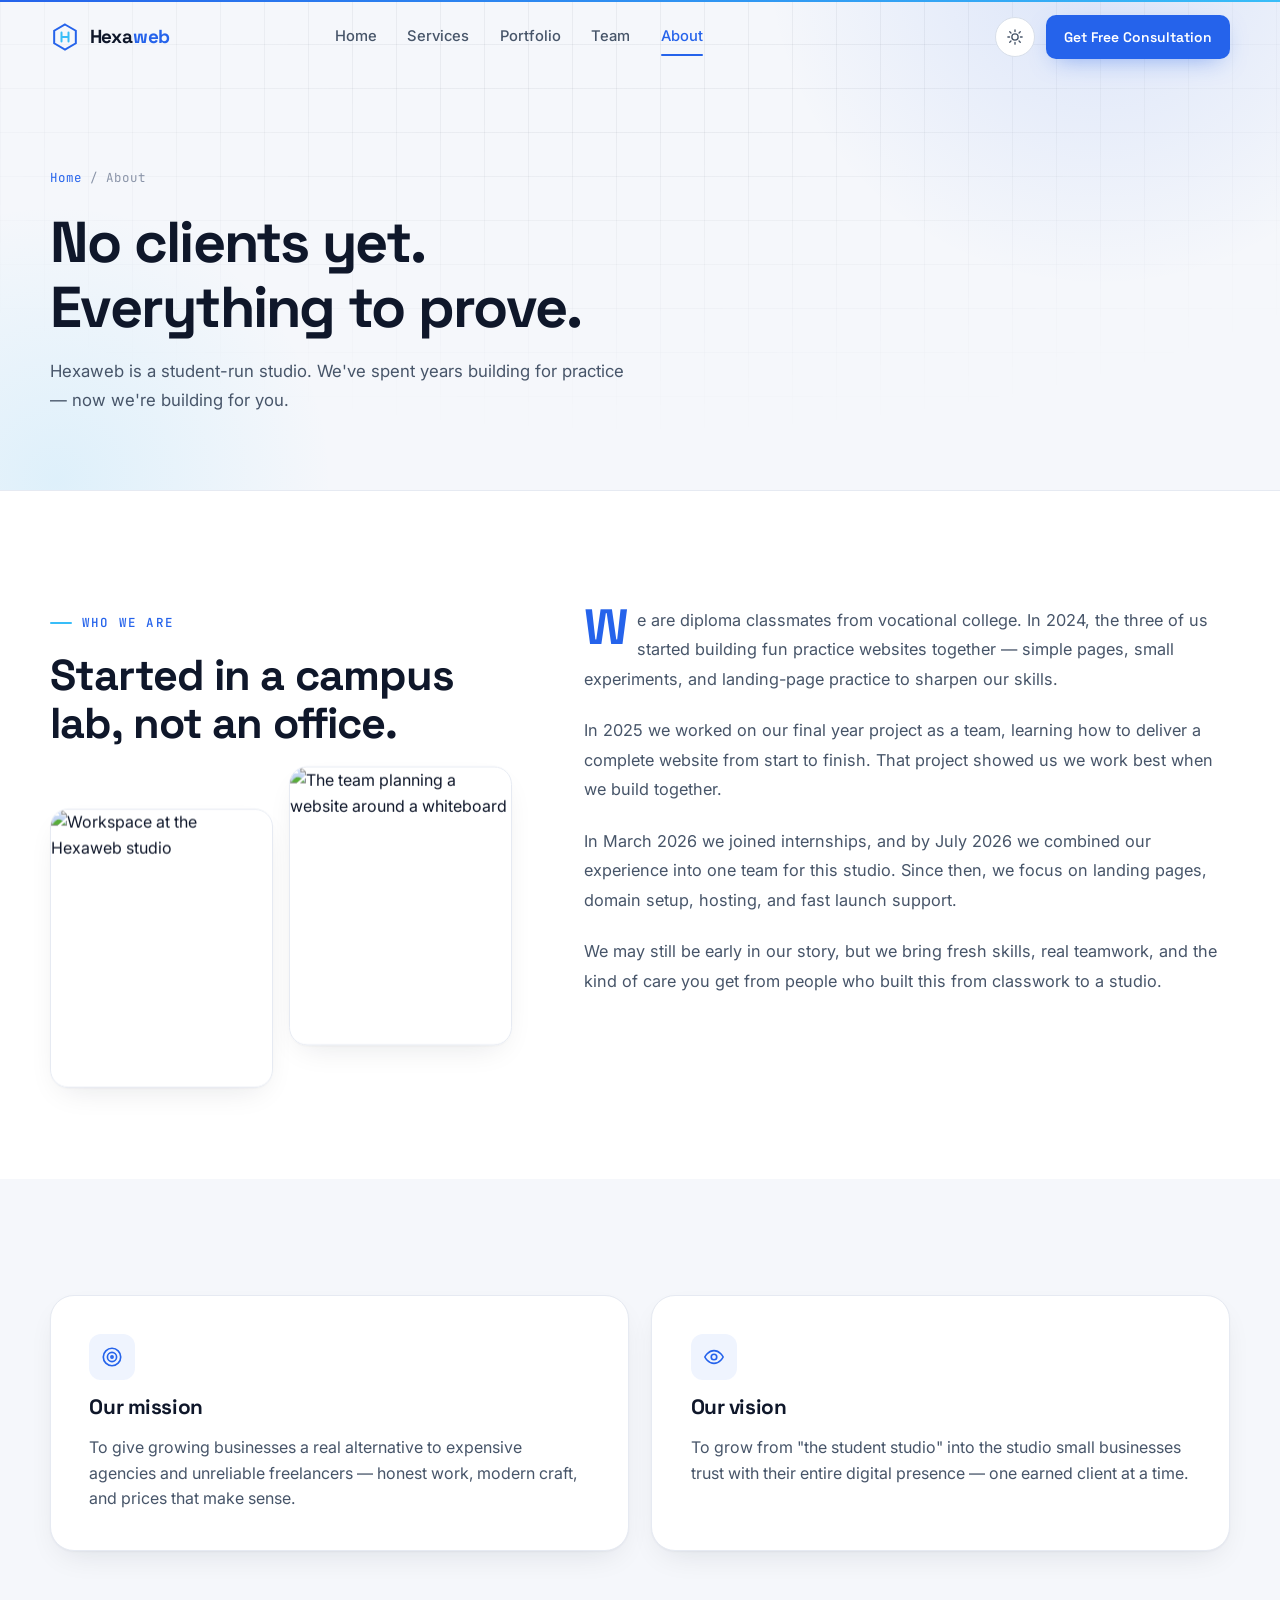
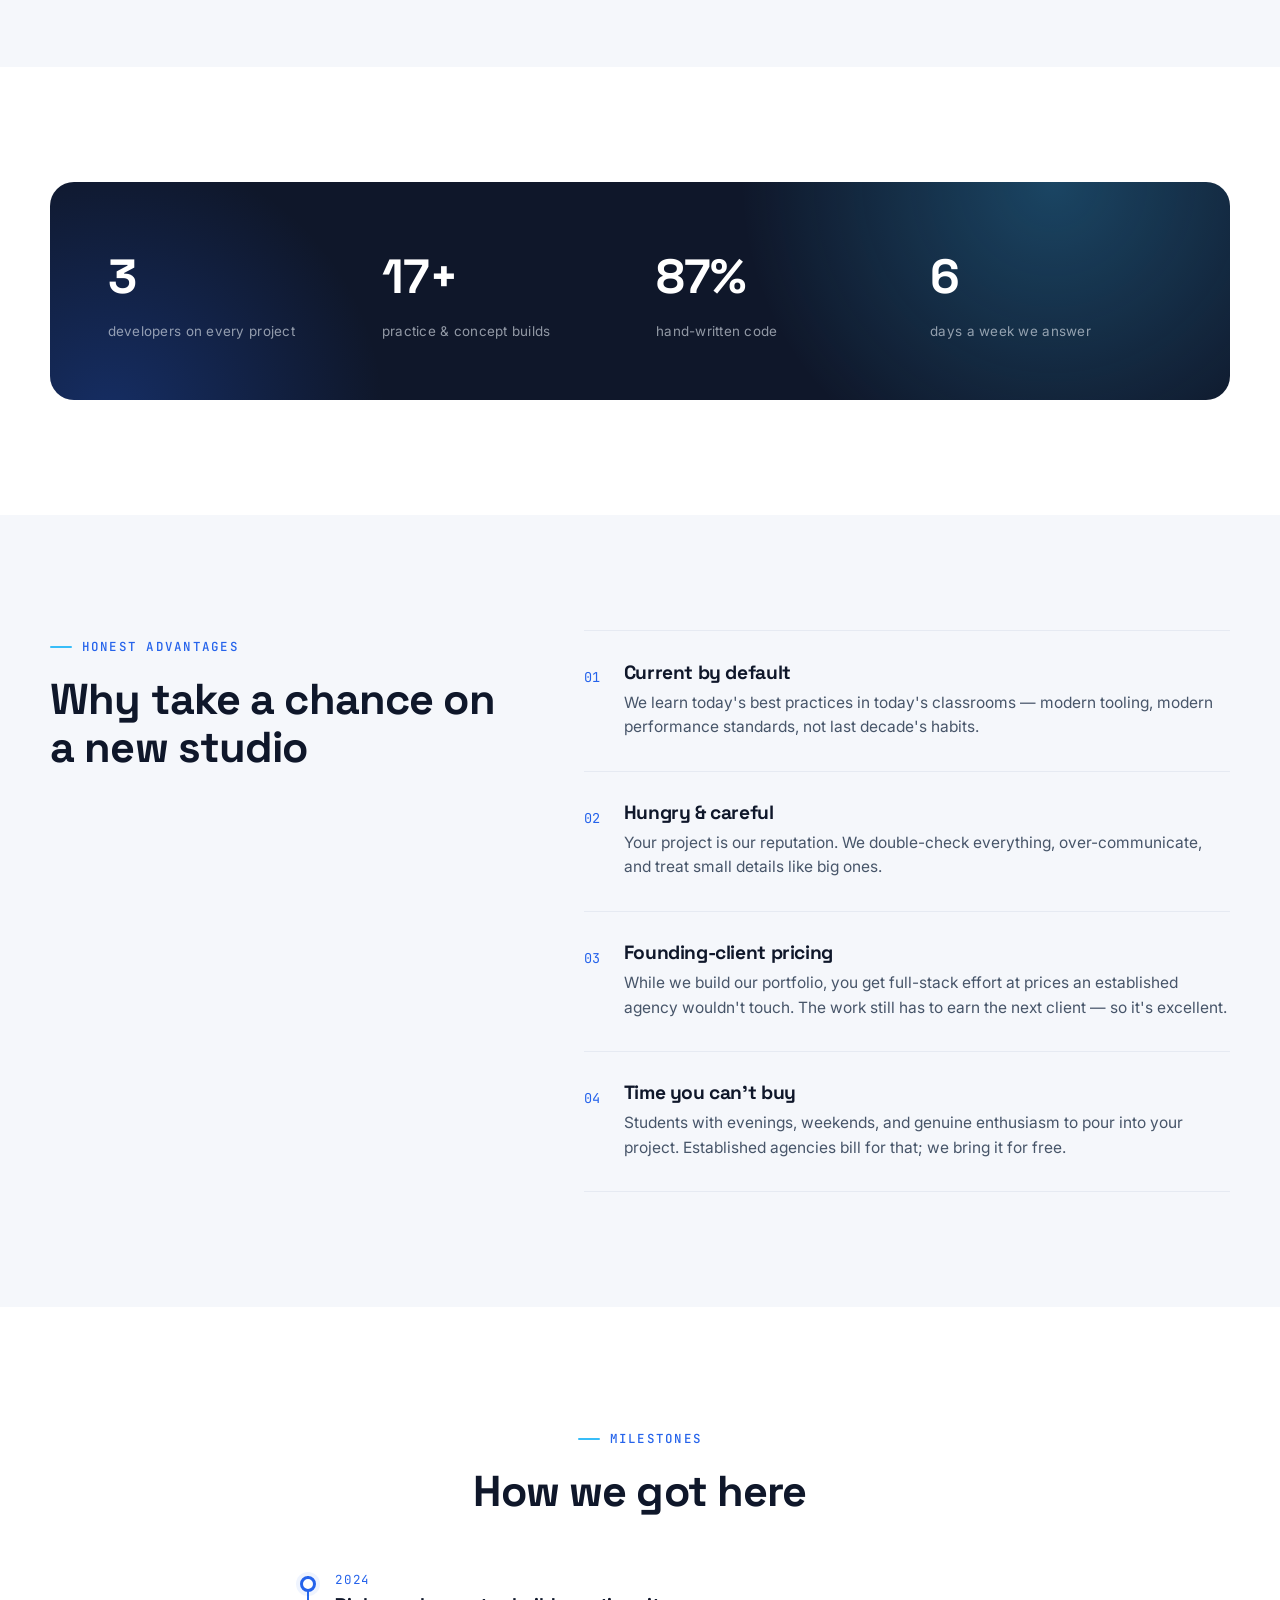
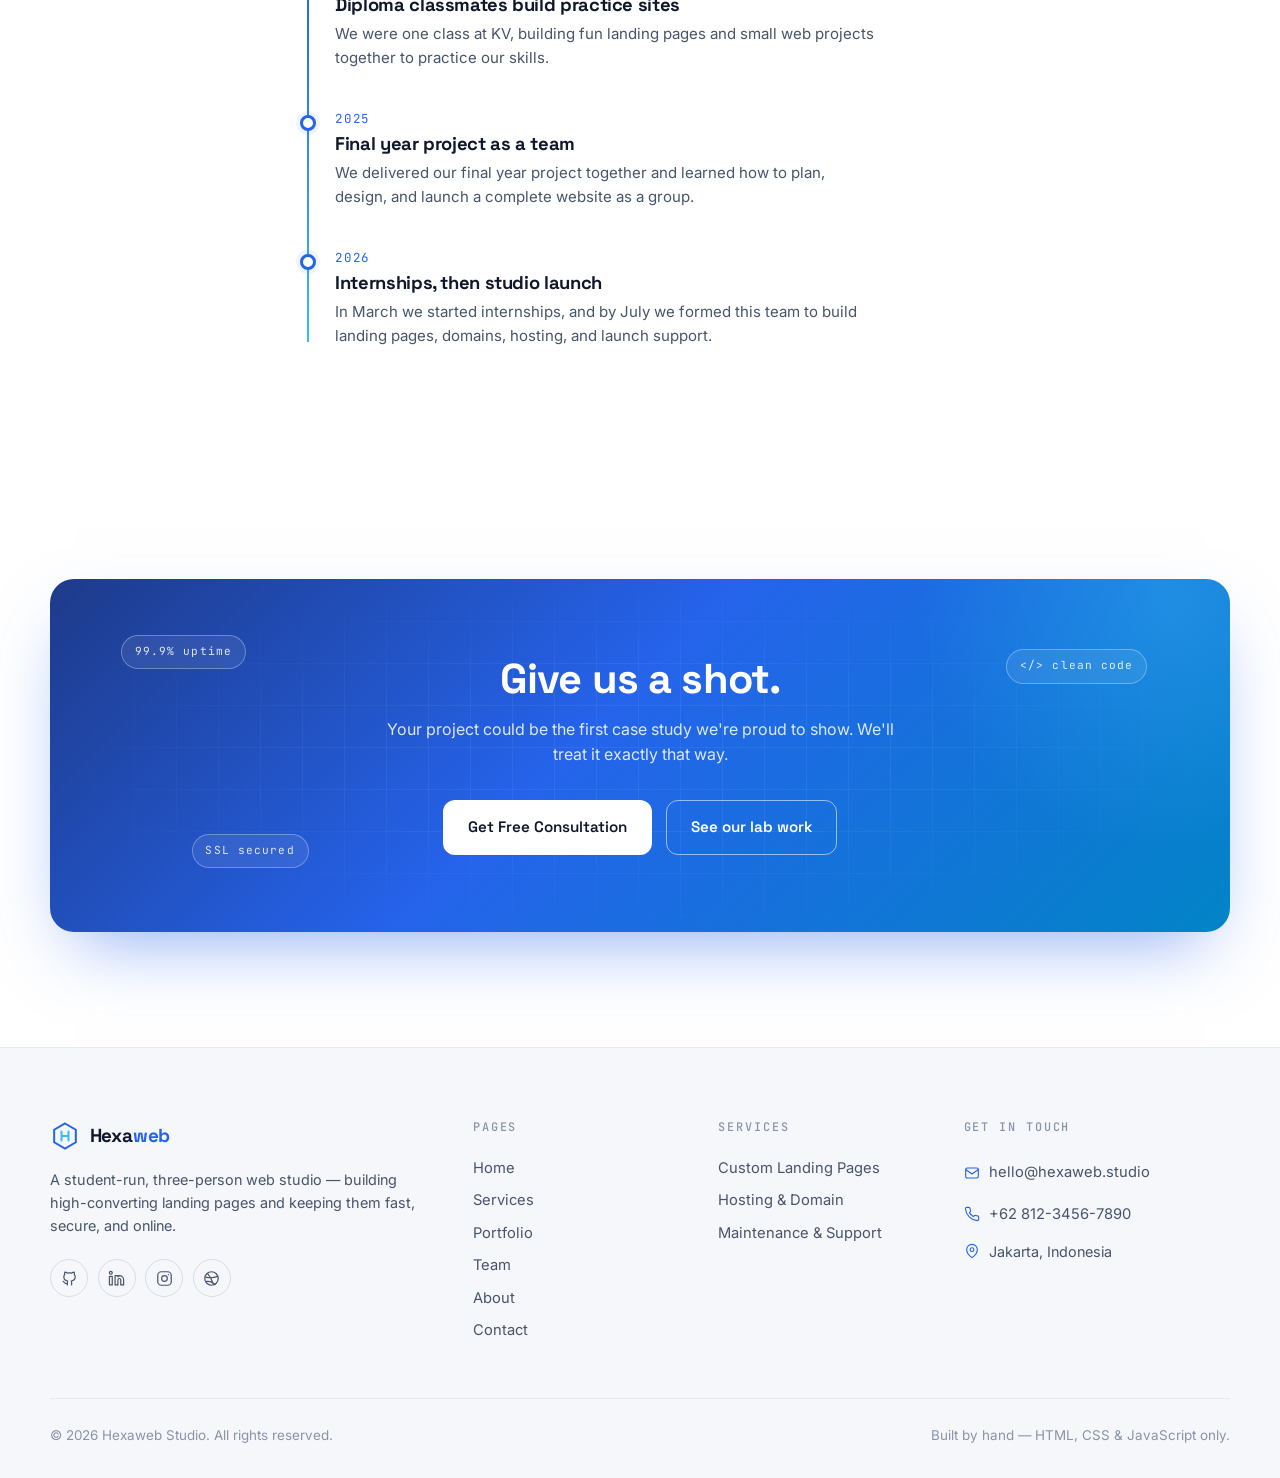
==== about.html @ 6e42e96f "Initial commit" ====
<!DOCTYPE html>
<html lang="en" data-theme="light">
<head>
  <meta charset="UTF-8">
  <meta name="viewport" content="width=device-width, initial-scale=1.0">
  <title>About Us — Hexaweb Studio | A Student-Run Studio With Everything to Prove</title>
  <meta name="description" content="Hexaweb is a student-run, three-person web studio. No clients yet — just years of practice builds, current skills, and everything to prove.">
  <meta name="theme-color" content="#ffffff" media="(prefers-color-scheme: light)">
  <meta name="theme-color" content="#070d19" media="(prefers-color-scheme: dark)">
  <meta property="og:type" content="website">
  <meta property="og:title" content="Hexaweb Studio — About">
  <meta property="og:description" content="No clients yet. Everything to prove. The honest story of a student-run studio.">
  <meta property="og:image" content="https://picsum.photos/seed/hexaweb-og-about/1200/630">
  <link rel="canonical" href="https://hexaweb.studio/about.html">
  <link rel="icon" type="image/svg+xml" href="data:image/svg+xml,%3Csvg xmlns='http://www.w3.org/2000/svg' viewBox='0 0 24 24'%3E%3Cpath fill='%232563eb' d='M12 1.5l9.09 5.25v10.5L12 22.5l-9.09-5.25v-10.5z'/%3E%3Cpath fill='none' stroke='%2338bdf8' stroke-width='1.6' stroke-linecap='round' d='M9.2 8.4v7.2M14.8 8.4v7.2M9.2 12h5.6'/%3E%3C/svg%3E">
  <script>(function(){try{var t=localStorage.getItem('hexaweb-theme');if(t==='dark'||t==='light'){document.documentElement.setAttribute('data-theme',t);}else if(matchMedia('(prefers-color-scheme: dark)').matches){document.documentElement.setAttribute('data-theme','dark');}}catch(e){}})();</script>
  <link rel="preconnect" href="https://fonts.googleapis.com">
  <link rel="preconnect" href="https://fonts.gstatic.com" crossorigin>
  <link href="https://fonts.googleapis.com/css2?family=Space+Grotesk:wght@400;500;600;700&family=Inter:wght@400;500;600&family=JetBrains+Mono:wght@400;500&display=swap" rel="stylesheet">
  <link rel="stylesheet" href="style.css">
  <script src="script.js" defer></script>
</head>
<body>
  <a class="skip-link" href="#main">Skip to content</a>
  <div class="preloader" id="preloader" aria-hidden="true"><svg viewBox="0 0 24 24" fill="none"><path d="M12 2l8.66 5v10L12 22 3.34 17V7L12 2z" stroke="#2563eb" stroke-width="1.6"/><path d="M9.2 8.4v7.2M14.8 8.4v7.2M9.2 12h5.6" stroke="#38bdf8" stroke-width="1.6" stroke-linecap="round"/></svg></div>
  <div class="topbar-glow" aria-hidden="true"></div>

  <script src="layout.js" data-layout="header"></script>

  <main id="main">
    <section class="page-hero">
      <div class="page-hero-bg" aria-hidden="true"></div>
      <div class="container">
        <p class="crumbs" data-reveal><a href="index.html">Home</a> / About</p>
        <h1 data-reveal style="--d:.08s">No clients yet.<br>Everything to prove.</h1>
        <p class="lead" data-reveal style="--d:.16s">Hexaweb is a student-run studio. We've spent years building for practice — now we're building for you.</p>
      </div>
    </section>

    <!-- Who we are -->
    <section class="section">
      <div class="container split">
        <div class="sticky-col">
          <p class="eyebrow" data-scramble>Who we are</p>
          <h2 class="section-title" data-reveal>Started in a campus lab, not an office.</h2>
          <div class="about-photos" data-reveal style="--d:.15s">
            <img src="https://picsum.photos/seed/studio-desk-work/460/560" alt="Workspace at the Hexaweb studio" loading="lazy" data-parallax="0.05">
            <img src="https://picsum.photos/seed/team-whiteboard-plan/460/560" alt="The team planning a website around a whiteboard" loading="lazy" data-parallax="-0.04">
          </div>
        </div>
        <div class="about-story">
          <p data-reveal>We are diploma classmates from vocational college. In 2024, the three of us started building fun practice websites together — simple pages, small experiments, and landing-page practice to sharpen our skills.</p>
          <p data-reveal style="--d:.08s">In 2025 we worked on our final year project as a team, learning how to deliver a complete website from start to finish. That project showed us we work best when we build together.</p>
          <p data-reveal style="--d:.16s">In March 2026 we joined internships, and by July 2026 we combined our experience into one team for this studio. Since then, we focus on landing pages, domain setup, hosting, and fast launch support.</p>
          <p data-reveal style="--d:.24s">We may still be early in our story, but we bring fresh skills, real teamwork, and the kind of care you get from people who built this from classwork to a studio.</p>
        </div>
      </div>
    </section>

    <!-- Mission / Vision -->
    <section class="section section-alt">
      <div class="container">
        <div class="mission-vision">
          <div class="mv-card" data-reveal>
            <span class="bento-icon"><svg viewBox="0 0 24 24" fill="none" stroke="currentColor" stroke-width="1.8" stroke-linecap="round" stroke-linejoin="round"><circle cx="12" cy="12" r="9.5"/><circle cx="12" cy="12" r="5"/><circle cx="12" cy="12" r="1.2"/></svg></span>
            <h3>Our mission</h3>
            <p>To give growing businesses a real alternative to expensive agencies and unreliable freelancers — honest work, modern craft, and prices that make sense.</p>
          </div>
          <div class="mv-card" data-reveal style="--d:.1s">
            <span class="bento-icon"><svg viewBox="0 0 24 24" fill="none" stroke="currentColor" stroke-width="1.8" stroke-linecap="round" stroke-linejoin="round"><path d="M2 12s3.5-7 10-7 10 7 10 7-3.5 7-10 7-10-7-10-7z"/><circle cx="12" cy="12" r="3"/></svg></span>
            <h3>Our vision</h3>
            <p>To grow from "the student studio" into the studio small businesses trust with their entire digital presence — one earned client at a time.</p>
          </div>
        </div>
      </div>
    </section>

    <!-- Stats -->
    <section class="section">
      <div class="container">
        <div class="stats-band" data-reveal>
          <div class="stat-big"><span class="counter" data-counter="3" data-suffix="">0</span><small>developers on every project</small></div>
          <div class="stat-big"><span class="counter" data-counter="20" data-suffix="+">0</span><small>practice &amp; concept builds</small></div>
          <div class="stat-big"><span class="counter" data-counter="100" data-suffix="%">0</span><small>hand-written code</small></div>
          <div class="stat-big"><span class="counter" data-counter="7" data-suffix="">0</span><small>days a week we answer</small></div>
        </div>
      </div>
    </section>

    <!-- Why take a chance on us -->
    <section class="section section-alt">
      <div class="container split">
        <div class="sticky-col">
          <p class="eyebrow" data-scramble>Honest advantages</p>
          <h2 class="section-title" data-reveal>Why take a chance on a new studio</h2>
        </div>
        <div class="reasons">
          <article class="reason" data-reveal><span class="reason-num">01</span><div><h3>Current by default</h3><p>We learn today's best practices in today's classrooms — modern tooling, modern performance standards, not last decade's habits.</p></div></article>
          <article class="reason" data-reveal style="--d:.08s"><span class="reason-num">02</span><div><h3>Hungry &amp; careful</h3><p>Your project is our reputation. We double-check everything, over-communicate, and treat small details like big ones.</p></div></article>
          <article class="reason" data-reveal style="--d:.16s"><span class="reason-num">03</span><div><h3>Founding-client pricing</h3><p>While we build our portfolio, you get full-stack effort at prices an established agency wouldn't touch. The work still has to earn the next client — so it's excellent.</p></div></article>
          <article class="reason" data-reveal style="--d:.24s"><span class="reason-num">04</span><div><h3>Time you can't buy</h3><p>Students with evenings, weekends, and genuine enthusiasm to pour into your project. Established agencies bill for that; we bring it for free.</p></div></article>
        </div>
      </div>
    </section>

    <!-- Milestones -->
    <section class="section">
      <div class="container">
        <div class="section-head center">
          <p class="eyebrow" data-scramble>Milestones</p>
          <h2 class="section-title" data-reveal>How we got here</h2>
        </div>
        <div class="timeline">
          <div class="t-item" data-reveal><span class="t-year">2024</span><h3>Diploma classmates build practice sites</h3><p>We were one class at KV, building fun landing pages and small web projects together to practice our skills.</p></div>
          <div class="t-item" data-reveal><span class="t-year">2025</span><h3>Final year project as a team</h3><p>We delivered our final year project together and learned how to plan, design, and launch a complete website as a group.</p></div>
          <div class="t-item" data-reveal><span class="t-year">2026</span><h3>Internships, then studio launch</h3><p>In March we started internships, and by July we formed this team to build landing pages, domains, hosting, and launch support.</p></div>
        </div>
      </div>
    </section>

    <section class="section">
      <div class="container">
        <div class="cta-band" data-reveal>
          <span class="cta-pill cp-1" aria-hidden="true">99.9% uptime</span>
          <span class="cta-pill cp-2" aria-hidden="true">SSL secured</span>
          <span class="cta-pill cp-3" aria-hidden="true">&lt;/&gt; clean code</span>
          <h2>Give us a shot.</h2>
          <p>Your project could be the first case study we're proud to show. We'll treat it exactly that way.</p>
          <div class="cta-actions">
            <a href="contact.html" class="btn btn-light">Get Free Consultation</a>
            <a href="portfolio.html" class="btn btn-outline-light">See our lab work</a>
          </div>
        </div>
      </div>
    </section>
  </main>

  <script src="layout.js" data-layout="footer"></script>

  <button class="to-top" id="toTop" type="button" aria-label="Back to top"><svg viewBox="0 0 24 24" fill="none" stroke="currentColor" stroke-width="2.2" stroke-linecap="round" stroke-linejoin="round"><path d="M12 19V5M5.5 11.5L12 5l6.5 6.5"/></svg></button>
</body>
</html>
---- style.css ----
/* ============================================================
   HEXAWEB STUDIO — style.css (final, all patches integrated)
   Fonts: Space Grotesk (display) · Inter (body) · JetBrains Mono
   ============================================================ */

/* ---------- 1. Tokens ---------- */
:root{
  --font-display:'Space Grotesk',sans-serif;
  --font-body:'Inter',sans-serif;
  --font-mono:'JetBrains Mono',monospace;

  --bg:#ffffff;
  --bg-soft:#f5f7fb;
  --bg-elev:#ffffff;
  --text:#0f172a;
  --text-2:#475569;
  --text-3:#8a94a8;
  --border:#e6eaf2;
  --border-strong:#d7dee9;
  --card:#ffffff;
  --card-2:#f8fafc;

  --primary:#2563eb;
  --primary-strong:#1d4ed8;
  --primary-soft:rgba(37,99,235,.07);
  --accent:#38bdf8;
  --navy:#0f172a;
  --success:#22c55e;

  --shadow:0 1px 2px rgba(15,23,42,.04),0 12px 32px -12px rgba(15,23,42,.12);
  --shadow-lg:0 2px 4px rgba(15,23,42,.05),0 26px 60px -20px rgba(15,23,42,.2);
  --ring:0 0 0 4px rgba(37,99,235,.14);

  --grid-line:rgba(15,23,42,.05);
  --orb-1:rgba(37,99,235,.13);
  --orb-2:rgba(56,189,248,.12);
  --nav-bg:rgba(255,255,255,.78);

  --r-sm:10px; --r-md:14px; --r-lg:18px; --r-xl:24px;
  --ease:cubic-bezier(.2,.7,.2,1);
}

html[data-theme="dark"]{
  --bg:#070d19;
  --bg-soft:#0a1222;
  --bg-elev:#0d1830;
  --text:#eef2f9;
  --text-2:#a5b1c6;
  --text-3:#64748f;
  --border:rgba(148,163,184,.14);
  --border-strong:rgba(148,163,184,.26);
  --card:rgba(15,26,48,.6);
  --card-2:rgba(15,26,48,.35);

  --primary:#3b82f6;
  --primary-strong:#2563eb;
  --primary-soft:rgba(59,130,246,.13);

  --shadow:0 1px 2px rgba(0,0,0,.3),0 16px 40px -16px rgba(0,0,0,.55);
  --shadow-lg:0 2px 4px rgba(0,0,0,.4),0 30px 70px -24px rgba(0,0,0,.65);
  --ring:0 0 0 4px rgba(56,189,248,.16);

  --grid-line:rgba(148,163,184,.06);
  --orb-1:rgba(37,99,235,.22);
  --orb-2:rgba(56,189,248,.15);
  --nav-bg:rgba(7,13,25,.72);
}

/* ---------- 2. Base ---------- */
*,*::before,*::after{margin:0;padding:0;box-sizing:border-box}
html{scroll-behavior:smooth;scroll-padding-top:96px}
body{
  font-family:var(--font-body);
  background:var(--bg);
  color:var(--text);
  line-height:1.6;
  -webkit-font-smoothing:antialiased;
  transition:background-color .45s ease,color .45s ease;
  overflow-x:hidden;
}
img{display:block;max-width:100%}
a{color:inherit}
h1,h2,h3,h4{font-family:var(--font-display);line-height:1.12;letter-spacing:-.02em;font-weight:700}
::selection{background:var(--primary);color:#fff}
:focus-visible{outline:2px solid var(--accent);outline-offset:3px;border-radius:4px}
.container{width:min(1180px,100% - clamp(40px,8vw,80px));margin-inline:auto}
.skip-link{position:fixed;top:-60px;left:16px;z-index:300;background:var(--primary);color:#fff;padding:.6rem 1rem;border-radius:8px;text-decoration:none;transition:top .3s}
.skip-link:focus{top:12px}

/* Glass treatment in dark mode */
html[data-theme="dark"] .bento-card,
html[data-theme="dark"] .work-card,
html[data-theme="dark"] .member-card,
html[data-theme="dark"] .form-card,
html[data-theme="dark"] .plan,
html[data-theme="dark"] .channel-card,
html[data-theme="dark"] .faq-item,
html[data-theme="dark"] .process-step,
html[data-theme="dark"] .mv-card,
html[data-theme="dark"] .overlap-card,
html[data-theme="dark"] .t-slide,
html[data-theme="dark"] .float-chip,
html[data-theme="dark"] .modal-panel{
  backdrop-filter:blur(14px);
  -webkit-backdrop-filter:blur(14px);
}

/* ---------- 3. Utilities ---------- */
.eyebrow{
  font-family:var(--font-mono);font-size:.78rem;font-weight:500;
  letter-spacing:.18em;text-transform:uppercase;color:var(--primary);
  display:inline-flex;align-items:center;gap:.6rem;margin-bottom:1.1rem;
}
.eyebrow::before{content:"";width:22px;height:2px;background:var(--accent);border-radius:2px}
.section{padding:clamp(72px,9vw,120px) 0;position:relative}
.section-alt{background:var(--bg-soft);transition:background-color .45s ease}
.section-head{max-width:660px;margin-bottom:3.4rem}
.section-head.center{margin-inline:auto;text-align:center}
.section-head.center .eyebrow{justify-content:center}
.section-title{font-size:clamp(1.85rem,3.6vw,2.7rem);margin-bottom:1rem}
.lead{font-size:1.05rem;color:var(--text-2);line-height:1.75}
.split-head{display:flex;justify-content:space-between;align-items:flex-end;gap:2rem;flex-wrap:wrap}

[data-reveal]{opacity:0;transform:translateY(26px);transition:opacity .7s ease,transform .7s var(--ease);transition-delay:var(--d,0s)}
[data-reveal].in-view{opacity:1;transform:none}

/* Buttons */
.btn{
  display:inline-flex;align-items:center;gap:.55rem;
  font-family:var(--font-display);font-weight:600;font-size:.95rem;
  padding:.9rem 1.5rem;border-radius:12px;border:1px solid transparent;
  cursor:pointer;text-decoration:none;white-space:nowrap;
  transition:transform .25s var(--ease),box-shadow .25s,background-color .25s,border-color .25s,color .25s;
}
.btn svg{width:18px;height:18px;transition:transform .25s var(--ease)}
.btn:hover svg{transform:translateX(3px)}
.btn-primary{background:var(--primary);color:#fff;box-shadow:0 8px 24px -10px rgba(37,99,235,.55)}
.btn-primary:hover{background:var(--primary-strong);transform:translateY(-2px);box-shadow:0 14px 34px -12px rgba(37,99,235,.6)}
.btn-primary:active{transform:translateY(0)}
html[data-theme="dark"] .btn-primary{box-shadow:0 8px 28px -10px rgba(56,189,248,.4)}
html[data-theme="dark"] .btn-primary:hover{box-shadow:0 14px 38px -12px rgba(56,189,248,.5)}
.btn-ghost{background:transparent;color:var(--text);border-color:var(--border-strong)}
.btn-ghost:hover{border-color:var(--primary);color:var(--primary);background:var(--primary-soft);transform:translateY(-2px)}
.btn-light{background:#fff;color:#0f172a}
.btn-light:hover{transform:translateY(-2px);box-shadow:0 14px 34px -12px rgba(0,0,0,.35)}
.btn-outline-light{border-color:rgba(255,255,255,.55);color:#fff;background:transparent}
.btn-outline-light:hover{background:rgba(255,255,255,.12);transform:translateY(-2px)}
.btn-sm{padding:.62rem 1.05rem;font-size:.87rem;border-radius:10px}

.chips{display:flex;flex-wrap:wrap;gap:.5rem}
.chip{padding:.35rem .75rem;border-radius:999px;background:var(--primary-soft);color:var(--primary);font-size:.78rem;font-weight:600;letter-spacing:.01em}

/* ---------- 4. Preloader / top glow ---------- */
.preloader{
  position:fixed;inset:0;z-index:220;display:grid;place-items:center;
  background:var(--bg);transition:opacity .5s ease,visibility .5s;
  animation:pl-hide .5s ease 1.5s forwards; /* fallback if JS is off */
}
.preloader svg{width:56px;height:56px;animation:pl-pulse 1s ease-in-out infinite}
.preloader.done{opacity:0;visibility:hidden}
@keyframes pl-pulse{0%,100%{transform:scale(1);opacity:1}50%{transform:scale(1.14);opacity:.7}}
@keyframes pl-hide{to{opacity:0;visibility:hidden}}
.topbar-glow{
  position:fixed;top:0;left:0;right:0;height:2px;z-index:160;
  background:linear-gradient(90deg,#2563eb,#38bdf8,#2563eb);
  background-size:200% 100%;animation:glow-slide 6s linear infinite;
}
@keyframes glow-slide{to{background-position:200% 0}}

/* ---------- 5. Header / Nav ---------- */
.site-header{position:fixed;inset:0 0 auto;z-index:150;border-bottom:1px solid transparent;transition:background-color .35s,border-color .35s,box-shadow .35s}
.site-header.scrolled{background:var(--nav-bg);backdrop-filter:blur(16px);-webkit-backdrop-filter:blur(16px);border-bottom-color:var(--border)}
.site-header.menu-open{background:var(--nav-bg);backdrop-filter:blur(16px);-webkit-backdrop-filter:blur(16px);border-bottom-color:var(--border)}
.nav-inner{display:flex;align-items:center;gap:1.5rem;height:74px}
.brand{display:flex;align-items:center;gap:.6rem;font-family:var(--font-display);font-weight:700;font-size:1.18rem;color:var(--text);text-decoration:none;letter-spacing:-.01em}
.brand svg{width:30px;height:30px;color:var(--primary);transition:transform .4s var(--ease)}
.brand:hover svg{transform:rotate(-12deg)}
.brand-text em{font-style:normal;color:var(--primary)}
.main-nav{display:flex;gap:.3rem;margin-inline:auto}
.main-nav a{position:relative;padding:.5rem .8rem;border-radius:8px;color:var(--text-2);text-decoration:none;font-size:.92rem;font-weight:500;transition:color .2s,background-color .2s}
.main-nav a:hover{color:var(--text);background:var(--primary-soft)}
.main-nav a.active{color:var(--primary)}
.main-nav a.active::after{content:"";position:absolute;left:.8rem;right:.8rem;bottom:1px;height:2px;border-radius:2px;background:var(--primary)}
.nav-actions{display:flex;align-items:center;gap:.7rem;margin-left:auto}
.theme-toggle{width:40px;height:40px;border-radius:50%;border:1px solid var(--border-strong);background:var(--card);display:grid;place-items:center;cursor:pointer;color:var(--text-2);position:relative;overflow:hidden;transition:border-color .25s,color .25s,transform .3s}
.theme-toggle:hover{color:var(--primary);border-color:var(--primary);transform:rotate(18deg)}
.theme-toggle svg{position:absolute;width:18px;height:18px;transition:transform .45s var(--ease),opacity .3s}
html[data-theme="light"] .icon-sun{transform:translateY(0) rotate(0);opacity:1}
html[data-theme="light"] .icon-moon{transform:translateY(160%) rotate(90deg);opacity:0}
html[data-theme="dark"] .icon-sun{transform:translateY(-160%) rotate(-90deg);opacity:0}
html[data-theme="dark"] .icon-moon{transform:translateY(0) rotate(0);opacity:1}
.nav-burger{display:none;width:40px;height:40px;border:1px solid var(--border-strong);border-radius:10px;background:var(--card);cursor:pointer;flex-direction:column;align-items:center;justify-content:center;gap:5px}
.nav-burger span{width:17px;height:2px;border-radius:2px;background:var(--text);transition:transform .3s var(--ease)}
.nav-burger.open span:first-child{transform:translateY(3.5px) rotate(45deg)}
.nav-burger.open span:last-child{transform:translateY(-3.5px) rotate(-45deg)}

/* Full-screen menu, drops from the top.
   absolute + full viewport height (NOT fixed) — the header's
   backdrop-filter would otherwise trap the menu in the navbar. */
.mobile-menu{
  position:absolute;top:0;left:0;right:0;z-index:140;
  height:100vh;   /* fallback */
  height:100dvh;  /* mobile-safe full screen */
  display:flex;flex-direction:column;gap:.4rem;
  padding:104px clamp(24px,7vw,56px) calc(30px + env(safe-area-inset-bottom));
  background:var(--bg);
  background-image:
    radial-gradient(620px circle at 92% -12%,var(--orb-1),transparent 62%),
    radial-gradient(520px circle at -12% 108%,var(--orb-2),transparent 62%);
  transform:translateY(-102%);
  visibility:hidden;
  transition:transform .55s var(--ease),visibility 0s .55s;
  overflow-y:auto;
  counter-reset:mnum;
}
.mobile-menu.open{transform:none;visibility:visible;transition:transform .55s var(--ease),visibility 0s 0s}
.mobile-menu a:not(.btn){
  display:flex;align-items:baseline;gap:1.1rem;
  font-family:var(--font-display);font-weight:600;
  font-size:clamp(1.65rem,7vw,2.3rem);letter-spacing:-.02em;
  color:var(--text);text-decoration:none;
  padding:1.05rem .2rem;border-bottom:1px solid var(--border);
  opacity:0;transform:translateY(22px);
  transition:opacity .4s ease,transform .45s var(--ease),color .2s ease;
}
.mobile-menu a:not(.btn)::before{counter-increment:mnum;content:"0" counter(mnum);font-family:var(--font-mono);font-size:.8rem;font-weight:500;color:var(--primary)}
.mobile-menu a:not(.btn):hover{color:var(--primary);background:transparent}
.mobile-menu .btn{margin-top:auto;justify-content:center;padding:1rem;font-size:1rem;opacity:0;transform:translateY(22px);transition:opacity .4s ease,transform .45s var(--ease)}
.mobile-menu.open a{opacity:1;transform:none}
.mobile-menu.open a:nth-child(1){transition-delay:.10s,.10s,0s}
.mobile-menu.open a:nth-child(2){transition-delay:.16s,.16s,0s}
.mobile-menu.open a:nth-child(3){transition-delay:.22s,.22s,0s}
.mobile-menu.open a:nth-child(4){transition-delay:.28s,.28s,0s}
.mobile-menu.open a:nth-child(5){transition-delay:.34s,.34s,0s}
.mobile-menu.open a:nth-child(6){transition-delay:.42s,.42s,0s}

/* ---------- 6. Hero ---------- */
.hero{position:relative;padding:168px 0 92px;overflow:hidden}
.hero-bg{position:absolute;inset:0;pointer-events:none}
.hero-bg::before{content:"";position:absolute;inset:0;
  background-image:linear-gradient(var(--grid-line) 1px,transparent 1px),linear-gradient(90deg,var(--grid-line) 1px,transparent 1px);
  background-size:44px 44px;
  -webkit-mask-image:radial-gradient(ellipse 85% 75% at 50% 0%,#000 35%,transparent 100%);
  mask-image:radial-gradient(ellipse 85% 75% at 50% 0%,#000 35%,transparent 100%);
}
.hero-bg::after{content:"";position:absolute;inset:-10%;
  background:radial-gradient(620px circle at 14% 22%,var(--orb-1),transparent 62%),radial-gradient(540px circle at 86% 8%,var(--orb-2),transparent 62%);
  animation:orb-drift 16s ease-in-out infinite alternate;
}
@keyframes orb-drift{from{transform:translate(0,0)}to{transform:translate(2%,-3%)}}
.hero-grid{display:grid;grid-template-columns:1.06fr .94fr;gap:4rem;align-items:center;position:relative}
.hero-title{font-size:clamp(2.5rem,5.4vw,4rem);line-height:1.05;letter-spacing:-.032em;margin-bottom:1.3rem}
.hero-title .accent{color:var(--primary);position:relative;display:inline-block}
.hero-title .underline{position:absolute;left:0;bottom:-.16em;width:100%;height:.3em;overflow:visible;pointer-events:none}
.hero-title .underline path{stroke-dasharray:130;stroke-dashoffset:130;animation:draw 1s .7s var(--ease) forwards}
@keyframes draw{to{stroke-dashoffset:0}}
.hero-lead{max-width:34rem;color:var(--text-2);font-size:1.07rem;margin-bottom:2rem}
.hero-cta{display:flex;gap:.9rem;flex-wrap:wrap;margin-bottom:2.4rem}
.hero-trust{display:flex;align-items:center;gap:1rem}
.avatars{display:flex}
.avatars img{width:40px;height:40px;border-radius:50%;border:2px solid var(--bg);object-fit:cover}
.avatars img + img{margin-left:-11px}
.trust-text .stars{color:var(--accent);letter-spacing:2px;font-size:.85rem}
.trust-text p{font-size:.86rem;color:var(--text-2)}

/* Laptop mockup */
.device{position:relative;width:100%;max-width:600px;min-width:0;margin-left:auto;perspective:1200px}
.device-tilt{width:100%;transform:rotateY(-9deg) rotateX(4deg);transition:transform .7s var(--ease)}
.device:hover .device-tilt{transform:rotateY(-3deg) rotateX(1deg)}
.screen{width:100%;aspect-ratio:16/10.4;border-radius:14px;overflow:hidden;border:1px solid rgba(148,163,184,.28);
  background:linear-gradient(160deg,#101d36,#0a1424);
  box-shadow:var(--shadow-lg),0 44px 90px -34px rgba(37,99,235,.4);
}
.browser-bar{height:34px;display:flex;align-items:center;gap:7px;padding:0 12px;border-bottom:1px solid rgba(148,163,184,.14)}
.dot{width:9px;height:9px;border-radius:50%}
.d-r{background:#f87171}.d-y{background:#fbbf24}.d-g{background:#34d399}
.address{flex:1;max-width:230px;margin:0 auto;height:18px;display:flex;align-items:center;justify-content:center;border-radius:6px;background:rgba(148,163,184,.12);font-family:var(--font-mono);font-size:9px;color:#7dd3fc;letter-spacing:.06em}
.lock-dot{width:8px;height:8px;border-radius:50%;background:#34d399;box-shadow:0 0 8px #34d399;animation:pulse-dot 2.4s infinite}
@keyframes pulse-dot{0%,100%{opacity:1}50%{opacity:.35}}
.mock-ui{display:grid;grid-template-columns:60px 1fr;height:calc(100% - 34px)}
.mock-side{border-right:1px solid rgba(148,163,184,.12);padding:14px 0;display:flex;flex-direction:column;gap:11px;align-items:center}
.mock-side i{width:26px;height:26px;border-radius:7px;background:rgba(148,163,184,.13)}
.mock-side i.on{background:linear-gradient(135deg,#2563eb,#38bdf8);box-shadow:0 4px 12px -3px rgba(56,189,248,.6)}
.mock-main{padding:15px 17px;display:flex;flex-direction:column;gap:10px}
.mock-line{height:8px;border-radius:4px;background:rgba(148,163,184,.16)}
.mock-line.bright{background:rgba(226,232,240,.32)}
.w-30{width:30%}.w-65{width:65%}.w-80{width:80%}
.mock-chart{flex:1;display:flex;align-items:flex-end;gap:7px;padding-top:8px}
.mock-chart b{flex:1;height:var(--h);border-radius:4px 4px 2px 2px;background:linear-gradient(180deg,#38bdf8,#2563eb);transform-origin:bottom;animation:bar-grow 1s var(--ease) both;opacity:.92}
@keyframes bar-grow{from{transform:scaleY(0)}to{transform:scaleY(1)}}
.mock-row{display:flex;gap:9px}
.mock-card{flex:1;height:44px;border-radius:8px;background:rgba(148,163,184,.1);border:1px solid rgba(148,163,184,.13)}
.device-base{height:13px;margin:0 -24px;border-radius:0 0 14px 14px;background:linear-gradient(180deg,#d8dee9,#a9b4c4);position:relative}
.device-base span{position:absolute;left:50%;top:0;transform:translateX(-50%);width:120px;height:5px;border-radius:0 0 8px 8px;background:rgba(15,23,42,.16)}
html[data-theme="dark"] .device-base{background:linear-gradient(180deg,#334155,#1e293b)}
.float-chip{position:absolute;z-index:2;display:flex;align-items:center;gap:.55rem;padding:.6rem .95rem;border-radius:12px;background:var(--card);border:1px solid var(--border);box-shadow:var(--shadow);font-size:.8rem;font-weight:600;animation:float-y 6s ease-in-out infinite}
.fc-1{top:-20px;left:-26px}
.fc-2{top:38%;right:-30px;animation-delay:1.3s}
.fc-3{bottom:-16px;left:14%;animation-delay:2.4s}
@keyframes float-y{0%,100%{transform:translateY(0)}50%{transform:translateY(-12px)}}
.fc-ico{width:26px;height:26px;border-radius:8px;display:grid;place-items:center;color:#fff;flex:none}
.fc-ico svg{width:14px;height:14px}
.fc-ico.green{background:#22c55e}.fc-ico.blue{background:#2563eb}.fc-ico.cyan{background:#0ea5e9}

/* ---------- 7. Marquee ---------- */
.marquee{border-block:1px solid var(--border);background:var(--bg-soft);overflow:hidden;padding:.95rem 0;transition:background-color .45s}
.marquee-track{display:flex;width:max-content;animation:scroll-x 30s linear infinite}
.marquee:hover .marquee-track{animation-play-state:paused}
.marquee-track span{display:flex;align-items:center;gap:3rem;padding-right:3rem;font-family:var(--font-mono);font-size:.78rem;letter-spacing:.14em;text-transform:uppercase;color:var(--text-3);white-space:nowrap}
.marquee-track b{color:var(--primary);font-weight:400}
@keyframes scroll-x{to{transform:translateX(-50%)}}

/* ---------- 8. Why / sticky split ---------- */
.split{display:grid;grid-template-columns:5fr 7fr;gap:4.5rem;align-items:start}
.sticky-col{position:sticky;top:110px}
.reason{display:grid;grid-template-columns:auto 1fr;gap:1.5rem;padding:1.9rem 0;border-top:1px solid var(--border)}
.reason:last-child{border-bottom:1px solid var(--border)}
.reason-num{font-family:var(--font-mono);color:var(--primary);font-size:.85rem;padding-top:.35rem}
.reason h3{font-size:1.2rem;margin-bottom:.45rem}
.reason p{color:var(--text-2);font-size:.97rem}
.stat-tiles{display:grid;grid-template-columns:repeat(3,1fr);gap:1rem;margin-top:2.2rem}
.stat-tile{background:var(--card);border:1px solid var(--border);border-radius:var(--r-md);padding:1.1rem;box-shadow:var(--shadow);transition:transform .3s var(--ease),border-color .3s}
.stat-tile:hover{transform:translateY(-3px);border-color:var(--primary)}
.stat-tile b{display:block;font-family:var(--font-display);font-size:1.5rem;color:var(--primary)}
.stat-tile span{font-size:.76rem;color:var(--text-2);line-height:1.35;display:block}

/* ---------- 9. Bento services ---------- */
.bento{display:grid;grid-template-columns:repeat(6,1fr);gap:1.2rem}
.bento-card{grid-column:span 2;position:relative;display:flex;flex-direction:column;gap:.85rem;padding:1.8rem;border-radius:var(--r-lg);background:var(--card);border:1px solid var(--border);box-shadow:var(--shadow);text-decoration:none;color:inherit;overflow:hidden;transition:transform .35s var(--ease),box-shadow .35s,border-color .35s}
.bento-card.wide{grid-column:span 4}
.bento-card::after{content:"";position:absolute;inset:0;background:radial-gradient(420px circle at 90% -10%,var(--orb-2),transparent 60%);opacity:0;transition:opacity .4s;pointer-events:none}
.bento-card:hover{transform:translateY(-5px);border-color:rgba(37,99,235,.4);box-shadow:var(--shadow-lg)}
.bento-card:hover::after{opacity:1}
.bento-icon{width:46px;height:46px;border-radius:12px;background:var(--primary-soft);color:var(--primary);display:grid;place-items:center;flex:none;transition:transform .35s var(--ease)}
.bento-card:hover .bento-icon{transform:scale(1.08) rotate(-4deg)}
.bento-icon svg{width:22px;height:22px}
.bento-card h3{font-size:1.15rem}
.bento-card p{font-size:.92rem;color:var(--text-2)}
.bento-mini{list-style:none;display:grid;grid-template-columns:1fr 1fr;gap:.5rem .8rem;margin:.3rem 0 .4rem}
.bento-mini li{display:flex;align-items:center;gap:.5rem;font-size:.84rem;color:var(--text-2)}
.bento-mini svg{width:14px;height:14px;color:var(--primary);flex:none}
.bento-link{margin-top:auto;display:inline-flex;align-items:center;gap:.4rem;font-weight:600;font-size:.9rem;color:var(--primary);text-decoration:none}
.bento-link svg{width:16px;height:16px;transition:transform .3s var(--ease)}
.bento-card:hover .bento-link svg{transform:translateX(4px)}
/* Coming-soon variant */
.bento-card.soon{border-style:dashed;background:transparent;box-shadow:none}
.bento-card.soon::after{display:none}
.bento-card.soon h3{color:var(--text-2)}
.bento-card.soon .bento-icon{background:var(--card-2);color:var(--text-3)}
.bento-card.soon:hover{border-color:var(--primary)}

/* ---------- 10. Process ---------- */
.process-controls{display:flex;gap:.6rem}
.p-btn{width:44px;height:44px;border-radius:50%;border:1px solid var(--border-strong);background:var(--card);color:var(--text-2);display:grid;place-items:center;cursor:pointer;transition:.25s}
.p-btn:hover{color:var(--primary);border-color:var(--primary);background:var(--primary-soft)}
.p-btn svg{width:18px;height:18px}
.process-wrap{position:relative}
.process-track{display:flex;align-items:stretch;gap:.6rem;overflow-x:auto;scroll-snap-type:x mandatory;padding:1.2rem .2rem 1.6rem;scrollbar-width:none}
.process-track::-webkit-scrollbar{display:none}
.process-step{min-width:272px;scroll-snap-align:start;background:var(--card);border:1px solid var(--border);border-radius:16px;padding:1.7rem 1.5rem;position:relative;opacity:.5;transform:translateY(12px);transition:opacity .5s,transform .5s var(--ease),border-color .5s,box-shadow .5s}
.process-step.active{opacity:1;transform:none;border-color:rgba(37,99,235,.45);box-shadow:0 14px 44px -18px rgba(37,99,235,.4)}
.p-phase{position:absolute;top:1.1rem;right:1.1rem;font-family:var(--font-mono);font-size:.68rem;letter-spacing:.12em;text-transform:uppercase;padding:.28rem .6rem;border-radius:999px;background:var(--primary-soft);color:var(--primary)}
.p-num{display:block;font-family:var(--font-display);font-size:2.4rem;font-weight:700;color:var(--primary-soft);-webkit-text-stroke:1.4px var(--primary);margin-bottom:.6rem;line-height:1}
.process-step h3{font-size:1.1rem;margin-bottom:.5rem}
.process-step p{font-size:.88rem;color:var(--text-2)}
.p-arrow{align-self:center;color:var(--text-3);flex:none}
.p-arrow svg{width:18px;height:18px}

/* ---------- 11. Work / portfolio cards ---------- */
.work-grid{display:grid;grid-template-columns:repeat(3,1fr);gap:1.4rem}
.portfolio-grid{display:grid;grid-template-columns:repeat(3,1fr);gap:1.4rem}
.work-card{display:flex;flex-direction:column;border-radius:var(--r-lg);overflow:hidden;background:var(--card);border:1px solid var(--border);box-shadow:var(--shadow);text-decoration:none;color:inherit;cursor:pointer;transition:transform .4s var(--ease),box-shadow .4s,border-color .4s}
.work-card:hover{transform:translateY(-6px);box-shadow:var(--shadow-lg);border-color:rgba(37,99,235,.35)}
.work-media{position:relative;aspect-ratio:16/10;overflow:hidden;background:var(--bg-soft)}
.work-media img{width:100%;height:100%;object-fit:cover;transition:transform .9s var(--ease)}
.work-card:hover .work-media img{transform:scale(1.07)}
.work-cta{position:absolute;left:1rem;bottom:1rem;display:inline-flex;align-items:center;gap:.45rem;padding:.55rem .95rem;border-radius:999px;background:rgba(15,23,42,.78);color:#fff;font-size:.8rem;font-weight:600;backdrop-filter:blur(6px);opacity:0;transform:translateY(10px);transition:opacity .35s,transform .35s var(--ease)}
.work-cta svg{width:14px;height:14px}
.work-card:hover .work-cta{opacity:1;transform:none}
.work-body{padding:1.25rem 1.4rem .4rem}
.work-cat{display:inline-block;font-family:var(--font-mono);font-size:.68rem;letter-spacing:.12em;text-transform:uppercase;color:var(--primary);margin-bottom:.5rem}
.work-title{font-size:1.12rem;margin-bottom:.35rem}
.work-desc{font-size:.88rem;color:var(--text-2)}
.work-tags{display:flex;flex-wrap:wrap;gap:.45rem;padding:.7rem 1.4rem 1.35rem;margin-top:auto}
.work-tags span{font-family:var(--font-mono);font-size:.68rem;padding:.3rem .6rem;border-radius:6px;border:1px solid var(--border);color:var(--text-3)}
.project-item{transition:opacity .3s,transform .3s var(--ease)}
.project-item.is-out{opacity:0;transform:scale(.96)}
.project-item.is-hidden{display:none}
.filters{display:flex;flex-wrap:wrap;gap:.6rem;margin-bottom:1.2rem}
.filter-btn{padding:.55rem 1.1rem;border-radius:999px;border:1px solid var(--border-strong);background:transparent;color:var(--text-2);font-family:var(--font-body);font-weight:500;font-size:.88rem;cursor:pointer;transition:.25s}
.filter-btn:hover{border-color:var(--primary);color:var(--primary)}
.filter-btn.active{background:var(--primary);border-color:var(--primary);color:#fff;box-shadow:0 6px 18px -8px rgba(37,99,235,.55)}
.filter-count{font-family:var(--font-mono);font-size:.78rem;color:var(--text-3);margin-bottom:2.2rem}

/* ---------- 12. Team ---------- */
.team-grid{display:grid;grid-template-columns:repeat(3,1fr);gap:1.6rem}
.member-card{display:flex;flex-direction:column;border-radius:var(--r-xl);overflow:hidden;background:var(--card);border:1px solid var(--border);box-shadow:var(--shadow);text-decoration:none;color:inherit;transition:transform .4s var(--ease),box-shadow .4s,border-color .4s}
.member-card:hover{transform:translateY(-6px);box-shadow:var(--shadow-lg);border-color:rgba(37,99,235,.35)}
.member-photo{position:relative;aspect-ratio:4/4.4;overflow:hidden}
.member-photo img{width:100%;height:100%;object-fit:cover;transition:transform .8s var(--ease)}
.member-card:hover .member-photo img{transform:scale(1.05)}
.member-photo::after{content:"";position:absolute;inset:auto 0 0;height:46%;background:linear-gradient(180deg,transparent,rgba(7,13,25,.66));pointer-events:none}
.member-role{position:absolute;left:1rem;bottom:1rem;z-index:2;padding:.4rem .8rem;border-radius:999px;background:rgba(15,23,42,.62);color:#fff;font-size:.74rem;font-weight:600;letter-spacing:.04em;backdrop-filter:blur(6px)}
.member-body{padding:1.4rem 1.5rem 1.6rem;display:flex;flex-direction:column;gap:.8rem;flex:1}
.member-body h3{font-size:1.28rem}
.member-body > p{font-size:.9rem;color:var(--text-2)}
.member-bio{line-height:1.7}
.member-fact{margin-top:auto;display:flex;align-items:center;gap:.5rem;font-family:var(--font-mono);font-size:.74rem;color:var(--text-3)}
.member-fact svg{width:14px;height:14px;color:var(--accent);flex:none}

/* ---------- 13. Testimonials ---------- */
.t-shell{max-width:840px;margin:0 auto;position:relative}
.t-viewport{overflow:hidden}
.t-track{display:flex;transition:transform .6s var(--ease)}
.t-slide{min-width:100%;margin:0;padding:2.8rem 3rem;background:var(--card);border:1px solid var(--border);border-radius:var(--r-xl);box-shadow:var(--shadow);text-align:center}
.t-mark{display:block;font-family:var(--font-display);font-size:4rem;line-height:.5;color:var(--primary);opacity:.85;margin-bottom:1.2rem}
.t-text{font-size:1.15rem;line-height:1.75;color:var(--text);font-weight:500;margin-bottom:1.8rem}
.t-author{display:flex;align-items:center;justify-content:center;gap:.9rem}
.t-author img{width:48px;height:48px;border-radius:50%;object-fit:cover;border:2px solid var(--primary-soft)}
.t-author span{text-align:left}
.t-author strong{display:block;font-family:var(--font-display)}
.t-author small{color:var(--text-3);font-size:.82rem}
.t-btn{position:absolute;top:50%;transform:translateY(-50%);width:46px;height:46px;border-radius:50%;border:1px solid var(--border-strong);background:var(--card);color:var(--text-2);display:grid;place-items:center;cursor:pointer;box-shadow:var(--shadow);transition:.25s;z-index:2}
.t-btn:hover{color:var(--primary);border-color:var(--primary)}
.t-btn svg{width:18px;height:18px}
.t-prev{left:-23px}.t-next{right:-23px}
.t-dots{display:flex;justify-content:center;gap:.5rem;margin-top:1.6rem}
.t-dot{width:9px;height:9px;border-radius:999px;border:0;background:var(--border-strong);cursor:pointer;transition:.3s var(--ease);padding:0}
.t-dot.active{width:26px;background:var(--primary)}

/* ---------- 14. CTA band ---------- */
.cta-band{position:relative;overflow:hidden;text-align:center;color:#fff;border-radius:var(--r-xl);padding:clamp(2.8rem,6vw,4.8rem) clamp(1.5rem,4vw,3rem);background:linear-gradient(135deg,#1e3a8a,#2563eb 45%,#0284c7);box-shadow:0 30px 70px -25px rgba(37,99,235,.55)}
.cta-band::before{content:"";position:absolute;inset:0;background-image:linear-gradient(rgba(255,255,255,.06) 1px,transparent 1px),linear-gradient(90deg,rgba(255,255,255,.06) 1px,transparent 1px);background-size:42px 42px;-webkit-mask-image:radial-gradient(ellipse at center,#000 30%,transparent 75%);mask-image:radial-gradient(ellipse at center,#000 30%,transparent 75%)}
.cta-band::after{content:"";position:absolute;inset:-20%;background:radial-gradient(420px circle at 82% 18%,rgba(56,189,248,.35),transparent 60%);animation:orb-drift 12s ease-in-out infinite alternate}
.cta-band h2{position:relative;z-index:1;font-size:clamp(1.8rem,3.6vw,2.6rem);margin-bottom:.9rem}
.cta-band p{position:relative;z-index:1;max-width:34rem;margin:0 auto 2rem;color:rgba(255,255,255,.85)}
.cta-actions{position:relative;z-index:1;display:flex;justify-content:center;gap:.9rem;flex-wrap:wrap}
.cta-pill{position:absolute;z-index:1;font-family:var(--font-mono);font-size:.7rem;letter-spacing:.1em;padding:.45rem .8rem;border-radius:999px;border:1px solid rgba(255,255,255,.3);color:rgba(255,255,255,.85);background:rgba(255,255,255,.08);backdrop-filter:blur(4px);animation:float-y 7s ease-in-out infinite}
.cp-1{top:16%;left:6%}.cp-2{bottom:18%;left:12%;animation-delay:1.6s}.cp-3{top:20%;right:7%;animation-delay:3s}

/* ---------- 15. Footer ---------- */
.site-footer{background:var(--bg-soft);border-top:1px solid var(--border);padding:4.6rem 0 2rem;transition:background-color .45s}
.footer-grid{display:grid;grid-template-columns:1.9fr 1fr 1fr 1.35fr;gap:3rem}
.f-col{display:flex;flex-direction:column}
.f-blurb{margin:1rem 0 1.4rem;font-size:.9rem;color:var(--text-2);max-width:26rem}
.f-title{font-family:var(--font-mono);font-size:.74rem;font-weight:500;letter-spacing:.16em;text-transform:uppercase;color:var(--text-3);margin-bottom:1.1rem}
.f-col a:not(.brand){color:var(--text-2);text-decoration:none;font-size:.92rem;padding:.28rem 0;transition:color .2s,transform .2s}
.f-col a:not(.brand):hover{color:var(--primary);transform:translateX(3px)}
.f-contact{display:flex;align-items:center;gap:.6rem;font-size:.9rem;color:var(--text-2);padding:.28rem 0}
.f-contact svg{width:16px;height:16px;color:var(--primary);flex:none}
.f-contact a{color:var(--text-2);text-decoration:none;padding:0}
.f-contact a:hover{color:var(--primary)}
.socials{display:flex;gap:.6rem}
.social-link{width:38px;height:38px;border-radius:50%;border:1px solid var(--border-strong);display:grid;place-items:center;color:var(--text-2);transition:.25s}
.social-link:hover{color:#fff;background:var(--primary);border-color:var(--primary);transform:translateY(-3px)}
.social-link svg{width:17px;height:17px}
.footer-bottom{display:flex;justify-content:space-between;gap:1rem;flex-wrap:wrap;border-top:1px solid var(--border);margin-top:3.2rem;padding-top:1.6rem;font-size:.84rem;color:var(--text-3)}

/* ---------- 16. Inner page hero ---------- */
.page-hero{position:relative;padding:168px 0 74px;overflow:hidden;background:var(--bg-soft);border-bottom:1px solid var(--border);transition:background-color .45s}
.page-hero-bg{position:absolute;inset:0;pointer-events:none}
.page-hero-bg::before{content:"";position:absolute;inset:0;
  background-image:linear-gradient(var(--grid-line) 1px,transparent 1px),linear-gradient(90deg,var(--grid-line) 1px,transparent 1px);
  background-size:44px 44px;
  -webkit-mask-image:radial-gradient(ellipse 75% 90% at 50% 0%,#000 30%,transparent 100%);
  mask-image:radial-gradient(ellipse 75% 90% at 50% 0%,#000 30%,transparent 100%);}
.page-hero-bg::after{content:"";position:absolute;inset:-10%;background:radial-gradient(560px circle at 80% 0%,var(--orb-1),transparent 60%),radial-gradient(460px circle at 12% 90%,var(--orb-2),transparent 60%)}
.page-hero .container{position:relative}
.crumbs{font-family:var(--font-mono);font-size:.78rem;letter-spacing:.08em;color:var(--text-3);margin-bottom:1.4rem}
.crumbs a{color:var(--primary);text-decoration:none}
.page-hero h1{font-size:clamp(2.3rem,4.8vw,3.6rem);letter-spacing:-.03em;margin-bottom:1.1rem}
.page-hero .lead{max-width:36rem}
.pipeline{display:flex;flex-wrap:wrap;align-items:center;gap:.55rem;margin-top:2rem;font-family:var(--font-mono);font-size:.78rem;letter-spacing:.06em}
.pipeline span{padding:.45rem .85rem;border-radius:999px;border:1px solid var(--border-strong);background:var(--card);color:var(--text-2)}
.pipeline i{color:var(--primary);font-style:normal}

/* ---------- 17. Services detail ---------- */
.svc{display:grid;grid-template-columns:1fr 1fr;gap:4rem;align-items:center}
.svc + .svc, .section:has(.svc) + .section{scroll-margin-top:90px}
.svc.flip .svc-media{order:-1}
.svc-tag{font-family:var(--font-mono);font-size:.78rem;letter-spacing:.18em;text-transform:uppercase;color:var(--primary);margin-bottom:1rem;display:block}
.svc-copy .section-title{font-size:clamp(1.7rem,3vw,2.3rem)}
.benefit-list{list-style:none;display:grid;grid-template-columns:1fr 1fr;gap:.75rem 1rem;margin:1.5rem 0 2rem}
.benefit{display:flex;gap:.6rem;align-items:flex-start;font-size:.92rem;color:var(--text-2)}
.benefit svg{width:16px;height:16px;color:var(--primary);flex:none;margin-top:.2rem}
.svc-types{display:grid;grid-template-columns:1fr 1fr;gap:.9rem;margin-bottom:2rem}
.svc-type{padding:1.05rem 1.15rem;border:1px solid var(--border);border-radius:var(--r-md);background:var(--card-2);transition:border-color .3s,transform .3s var(--ease)}
.svc-type:hover{border-color:var(--primary);transform:translateY(-3px)}
.svc-type h4{font-size:.95rem;margin-bottom:.25rem}
.svc-type p{font-size:.8rem;color:var(--text-2)}
.svc-media{position:relative}
.frame{border-radius:var(--r-lg);overflow:hidden;border:1px solid var(--border);box-shadow:var(--shadow-lg)}
.frame img{width:100%;aspect-ratio:4/3;object-fit:cover;transition:transform 1s var(--ease)}
.svc-media:hover .frame img{transform:scale(1.05)}
.media-badge{position:absolute;left:-18px;bottom:26px;padding:.85rem 1.15rem;border-radius:var(--r-md);background:var(--card);border:1px solid var(--border);box-shadow:var(--shadow);animation:float-y 6.5s ease-in-out infinite}
.media-badge b{display:block;font-family:var(--font-display);font-size:1.25rem;color:var(--primary)}
.media-badge span{font-size:.72rem;color:var(--text-2)}
.terminal{border-radius:var(--r-md);overflow:hidden;border:1px solid rgba(148,163,184,.2);background:#0b1220;box-shadow:var(--shadow-lg);font-family:var(--font-mono);font-size:.82rem}
.terminal-bar{display:flex;align-items:center;gap:7px;padding:.7rem .9rem;border-bottom:1px solid rgba(148,163,184,.14)}
.t-title{margin-left:.6rem;font-size:.7rem;color:#64748b;letter-spacing:.05em}
.terminal-body{padding:1.1rem 1.2rem;color:#9fb0c9;display:flex;flex-direction:column;gap:.5rem}
.terminal-body p{display:flex;gap:.5rem;flex-wrap:wrap}
.prompt{color:#38bdf8}.dim{color:#475569}.ok{color:#4ade80}
.caret{display:inline-block;width:8px;height:14px;background:#4ade80;margin-left:2px;animation:blink 1s steps(1) infinite}
@keyframes blink{50%{opacity:0}}

/* Plans */
.plans{display:grid;grid-template-columns:repeat(3,1fr);gap:1.4rem;align-items:stretch}
.plan{position:relative;display:flex;flex-direction:column;gap:1rem;padding:2rem 1.8rem;border-radius:var(--r-lg);background:var(--card);border:1px solid var(--border);box-shadow:var(--shadow);transition:transform .35s var(--ease),box-shadow .35s,border-color .35s}
.plan:hover{transform:translateY(-5px);box-shadow:var(--shadow-lg)}
.plan.featured{border-color:var(--primary);box-shadow:0 18px 50px -18px rgba(37,99,235,.45)}
html[data-theme="dark"] .plan.featured{box-shadow:0 18px 55px -18px rgba(56,189,248,.35)}
.plan-badge{position:absolute;top:-13px;left:50%;transform:translateX(-50%);padding:.32rem .9rem;border-radius:999px;background:var(--primary);color:#fff;font-size:.72rem;font-weight:600;letter-spacing:.06em;white-space:nowrap}
.plan h3{font-size:1.3rem}
.plan-price{font-size:.86rem;color:var(--text-2)}
.plan-list{list-style:none;display:flex;flex-direction:column;gap:.6rem;margin:.4rem 0 1.2rem;flex:1}
.plan-list li{position:relative;padding-left:1.6rem;font-size:.9rem;color:var(--text-2)}
.plan-list li::before{content:"";position:absolute;left:0;top:.42em;width:14px;height:8px;border-left:2px solid var(--primary);border-bottom:2px solid var(--primary);transform:rotate(-45deg)}
.plan .btn{justify-content:center}
.included{padding:clamp(2rem,4vw,3.2rem);border-radius:var(--r-xl);background:var(--card);border:1px solid var(--border);box-shadow:var(--shadow)}
.included-list{list-style:none;display:grid;grid-template-columns:repeat(3,1fr);gap:1rem;margin-top:1.6rem}
.included-list li{display:flex;align-items:center;gap:.6rem;font-size:.94rem;color:var(--text-2)}
.included-list svg{width:17px;height:17px;color:var(--success);flex:none}

/* ---------- 18. Modal ---------- */
.modal{position:fixed;inset:0;z-index:210;display:grid;place-items:center;padding:1.4rem;visibility:hidden;opacity:0;transition:opacity .3s,visibility .3s}
.modal.open{visibility:visible;opacity:1}
.modal-backdrop{position:absolute;inset:0;background:rgba(7,13,25,.66);backdrop-filter:blur(6px);-webkit-backdrop-filter:blur(6px)}
.modal-panel{position:relative;width:100%;max-width:880px;max-height:88vh;overflow:auto;background:var(--bg-elev);border:1px solid var(--border);border-radius:var(--r-xl);box-shadow:var(--shadow-lg);transform:translateY(26px) scale(.97);transition:transform .35s var(--ease)}
.modal.open .modal-panel{transform:none}
.modal-close{position:sticky;top:14px;float:right;margin:14px;width:40px;height:40px;border-radius:50%;border:0;background:rgba(15,23,42,.6);color:#fff;display:grid;place-items:center;cursor:pointer;z-index:3;backdrop-filter:blur(4px);transition:background-color .25s,transform .25s}
.modal-close:hover{background:var(--primary);transform:rotate(90deg)}
.modal-close svg{width:17px;height:17px}
.modal-media{margin-top:-54px}
.modal-media img{width:100%;aspect-ratio:16/8.2;object-fit:cover}
.modal-body{padding:2rem clamp(1.4rem,4vw,2.6rem) 2.6rem}
.modal-body h2{font-size:clamp(1.5rem,3vw,2.1rem);margin:.4rem 0 1.4rem}
.modal-meta{display:grid;grid-template-columns:repeat(3,1fr);gap:1rem;padding:1.1rem 0;border-block:1px solid var(--border);margin-bottom:1.4rem}
.meta-item span{display:block;font-family:var(--font-mono);font-size:.68rem;letter-spacing:.12em;text-transform:uppercase;color:var(--text-3);margin-bottom:.2rem}
.meta-item b{font-family:var(--font-display);font-size:.95rem}
.modal-sub{font-size:1rem;margin:1.5rem 0 .8rem}
.modal-deliver{list-style:none;display:grid;grid-template-columns:1fr 1fr;gap:.55rem 1.2rem}
.modal-deliver li{display:flex;gap:.55rem;align-items:flex-start;font-size:.92rem;color:var(--text-2)}
.modal-deliver svg{width:15px;height:15px;color:var(--primary);flex:none;margin-top:.25rem}
.modal-tech{display:flex;flex-wrap:wrap;gap:.5rem;margin-bottom:1.8rem}
.modal-tech span{font-family:var(--font-mono);font-size:.72rem;padding:.35rem .7rem;border-radius:6px;background:var(--primary-soft);color:var(--primary)}

/* ---------- 19. About extras ---------- */
.about-photos{display:grid;grid-template-columns:1fr 1fr;gap:1rem;margin-top:2.4rem}
.about-photos img{border-radius:var(--r-lg);border:1px solid var(--border);box-shadow:var(--shadow);aspect-ratio:4/5;object-fit:cover;will-change:transform}
.about-story p{margin-bottom:1.4rem;color:var(--text-2);font-size:1.02rem;line-height:1.8}
.about-story p:first-child::first-letter{font-family:var(--font-display);font-size:3.1rem;font-weight:700;color:var(--primary);float:left;line-height:.85;padding-right:.55rem}
.mission-vision{display:grid;grid-template-columns:1fr 1fr;gap:1.4rem}
.mv-card{padding:2.4rem;border-radius:var(--r-xl);background:var(--card);border:1px solid var(--border);box-shadow:var(--shadow);display:flex;flex-direction:column;gap:1rem;transition:transform .35s var(--ease),border-color .35s}
.mv-card:hover{transform:translateY(-5px);border-color:rgba(37,99,235,.4)}
.mv-card h3{font-size:1.3rem}
.mv-card p{color:var(--text-2)}
.stats-band{position:relative;overflow:hidden;border-radius:var(--r-xl);background:var(--navy);color:#fff;padding:clamp(2.4rem,5vw,3.6rem);display:grid;grid-template-columns:repeat(4,1fr);gap:2rem}
.stats-band::before{content:"";position:absolute;inset:0;background:radial-gradient(520px circle at 85% 0%,rgba(56,189,248,.28),transparent 60%),radial-gradient(460px circle at 5% 110%,rgba(37,99,235,.3),transparent 60%)}
.stat-big{position:relative;display:flex;flex-direction:column;gap:.3rem}
.counter{font-family:var(--font-display);font-size:clamp(2.1rem,4vw,3rem);font-weight:700;letter-spacing:-.02em;color:#fff}
.stat-big small{font-size:.84rem;color:rgba(226,232,240,.62);letter-spacing:.02em}
.timeline{position:relative;max-width:680px;margin-inline:auto;padding-left:2.2rem}
.timeline::before{content:"";position:absolute;left:7px;top:6px;bottom:6px;width:2px;background:linear-gradient(180deg,var(--primary),var(--accent))}
.t-item{position:relative;padding-bottom:2.4rem}
.t-item:last-child{padding-bottom:0}
.t-item::before{content:"";position:absolute;left:-2.2rem;top:6px;width:16px;height:16px;border-radius:50%;background:var(--bg);border:3px solid var(--primary);box-shadow:0 0 0 4px var(--primary-soft)}
.t-year{font-family:var(--font-mono);font-size:.78rem;letter-spacing:.14em;color:var(--primary);display:block;margin-bottom:.35rem}
.t-item h3{font-size:1.15rem;margin-bottom:.4rem}
.t-item p{font-size:.94rem;color:var(--text-2);max-width:34rem}
.overlap-grid{display:grid;grid-template-columns:repeat(3,1fr);gap:1.3rem}
.overlap-card{display:flex;flex-direction:column;gap:.9rem;padding:1.9rem;border-radius:var(--r-lg);background:var(--card);border:1px solid var(--border);box-shadow:var(--shadow);transition:transform .35s var(--ease),border-color .35s}
.overlap-card:hover{transform:translateY(-5px);border-color:rgba(37,99,235,.4)}
.overlap-card h3{font-size:1.1rem}
.overlap-card p{font-size:.9rem;color:var(--text-2)}
.shared-row{margin-top:1.6rem;padding:1.3rem 1.6rem;border-radius:var(--r-md);border:1px dashed var(--border-strong);font-size:.94rem;color:var(--text-2)}
.values-row{display:grid;grid-template-columns:repeat(4,1fr);gap:1.2rem}
.value-card{padding:1.7rem;border-radius:var(--r-lg);background:var(--card);border:1px solid var(--border);box-shadow:var(--shadow);transition:transform .35s var(--ease),border-color .35s}
.value-card:hover{transform:translateY(-4px);border-color:rgba(37,99,235,.4)}
.value-card b{font-family:var(--font-mono);font-size:.78rem;color:var(--accent)}
.value-card h3{font-size:1.05rem;margin:.6rem 0 .45rem}
.value-card p{font-size:.86rem;color:var(--text-2)}

/* ---------- 20. Contact ---------- */
.form-card{padding:2.3rem;border-radius:var(--r-xl);background:var(--card);border:1px solid var(--border);box-shadow:var(--shadow)}
.form-row{display:grid;grid-template-columns:1fr 1fr;gap:1rem}
.field{margin-bottom:1.2rem}
.field label{display:block;font-size:.85rem;font-weight:600;margin-bottom:.45rem}
.field input,.field select,.field textarea{width:100%;padding:.85rem 1rem;border-radius:12px;border:1px solid var(--border-strong);background:var(--bg);color:var(--text);font:inherit;font-size:.95rem;transition:border-color .25s,box-shadow .25s,background-color .45s}
.field textarea{resize:vertical;min-height:120px}
.field input::placeholder,.field textarea::placeholder{color:var(--text-3)}
.field input:focus,.field select:focus,.field textarea:focus{outline:none;border-color:var(--primary);box-shadow:var(--ring)}
.field.error input,.field.error textarea{border-color:#ef4444;box-shadow:0 0 0 4px rgba(239,68,68,.12)}
.error-msg{display:none;color:#ef4444;font-size:.79rem;margin-top:.4rem}
.field.error .error-msg{display:block}
.form-note{margin-top:1rem;font-size:.8rem;color:var(--text-3)}
.btn.is-loading{pointer-events:none;opacity:.75}
.btn.is-loading svg{animation:spin .8s linear infinite}
@keyframes spin{to{transform:rotate(360deg)}}
.form-success{text-align:center;padding:2.5rem 1rem}
.success-icon{width:64px;height:64px;margin:0 auto 1.3rem;border-radius:50%;display:grid;place-items:center;background:rgba(34,197,94,.14);color:#16a34a}
html[data-theme="dark"] .success-icon{color:#4ade80}
.success-icon svg{width:30px;height:30px}
.form-success h3{margin-bottom:.5rem}
.form-success p{color:var(--text-2)}
.form-success a{color:var(--primary);font-weight:600}

/* Channel cards (WhatsApp / Email) */
.channel-grid{display:grid;grid-template-columns:1fr 1fr;gap:1.4rem}
.channel-card{position:relative;display:flex;flex-direction:column;gap:1rem;padding:2.2rem;border-radius:var(--r-xl);background:var(--card);border:1px solid var(--border);box-shadow:var(--shadow);text-decoration:none;color:inherit;overflow:hidden;transition:transform .35s var(--ease),box-shadow .35s,border-color .35s}
.channel-card::after{content:"";position:absolute;inset:0;background:radial-gradient(440px circle at 100% 0%,var(--glow,var(--orb-2)),transparent 65%);opacity:0;transition:opacity .4s;pointer-events:none}
.channel-card:hover{transform:translateY(-5px);border-color:var(--edge,rgba(37,99,235,.4));box-shadow:var(--shadow-lg)}
.channel-card:hover::after{opacity:1}
.channel-card.wa{--glow:rgba(34,197,94,.14);--edge:rgba(34,197,94,.45)}
.channel-card.em{--glow:var(--orb-2);--edge:rgba(37,99,235,.4)}
.channel-top{display:flex;justify-content:space-between;align-items:center}
.channel-num{font-family:var(--font-mono);font-size:.75rem;letter-spacing:.14em;color:var(--text-3)}
.channel-tag{font-family:var(--font-mono);font-size:.68rem;letter-spacing:.12em;text-transform:uppercase;padding:.3rem .7rem;border-radius:999px}
.channel-card.wa .channel-tag{background:rgba(34,197,94,.12);color:#16a34a}
html[data-theme="dark"] .channel-card.wa .channel-tag{color:#4ade80}
.channel-card.em .channel-tag{background:var(--primary-soft);color:var(--primary)}
.channel-icon{width:54px;height:54px;border-radius:14px;display:grid;place-items:center;color:#fff}
.channel-card.wa .channel-icon{background:linear-gradient(135deg,#16a34a,#22c55e);box-shadow:0 10px 26px -10px rgba(34,197,94,.55)}
.channel-card.em .channel-icon{background:linear-gradient(135deg,#1d4ed8,#38bdf8);box-shadow:0 10px 26px -10px rgba(37,99,235,.55)}
.channel-icon svg{width:24px;height:24px}
.channel-card h3{font-size:1.05rem;color:var(--text-2);font-weight:600}
.channel-handle{font-family:var(--font-display);font-weight:700;font-size:clamp(1.2rem,2.6vw,1.6rem);letter-spacing:-.01em;color:var(--text);word-break:break-all}
.channel-note{font-size:.88rem;color:var(--text-2)}
.channel-cta{margin-top:auto;display:inline-flex;align-items:center;gap:.5rem;font-weight:600;color:var(--primary);font-size:.92rem}
.channel-card.wa .channel-cta{color:#16a34a}
html[data-theme="dark"] .channel-card.wa .channel-cta{color:#4ade80}
.channel-cta svg{width:16px;height:16px;transition:transform .3s var(--ease)}
.channel-card:hover .channel-cta svg{transform:translateX(4px)}
.hours-note{margin-top:1.4rem}

/* Brief checklist */
.brief-list{list-style:none;display:flex;flex-direction:column;gap:.75rem;margin-top:1.8rem}
.brief-list li{position:relative;padding-left:1.7rem;font-size:.95rem;color:var(--text-2)}
.brief-list li::before{content:"";position:absolute;left:0;top:.45em;width:14px;height:8px;border-left:2px solid var(--accent);border-bottom:2px solid var(--accent);transform:rotate(-45deg)}
.brief-list b{color:var(--text)}

/* FAQ */
.faq{max-width:780px}
.faq-item{border:1px solid var(--border);border-radius:var(--r-md);background:var(--card);margin-bottom:.8rem;overflow:hidden;transition:border-color .3s}
.faq-item.open{border-color:rgba(37,99,235,.4)}
.faq-q{width:100%;display:flex;justify-content:space-between;align-items:center;gap:1rem;padding:1.15rem 1.35rem;background:none;border:0;font:inherit;font-family:var(--font-display);font-weight:600;font-size:.98rem;color:var(--text);cursor:pointer;text-align:left}
.faq-icon{flex:none;width:26px;height:26px;border-radius:50%;display:grid;place-items:center;background:var(--primary-soft);color:var(--primary);transition:transform .35s var(--ease)}
.faq-icon svg{width:13px;height:13px}
.faq-item.open .faq-icon{transform:rotate(45deg)}
.faq-a{max-height:0;overflow:hidden;transition:max-height .4s var(--ease)}
.faq-a-inner{padding:0 1.35rem 1.25rem;color:var(--text-2);font-size:.93rem}
.faq-more{margin-top:1.8rem;font-size:.94rem;color:var(--text-2)}
.faq-more a{color:var(--primary);font-weight:600;text-decoration:none}

/* ---------- 21. Back to top ---------- */
.to-top{position:fixed;right:22px;bottom:22px;z-index:120;width:46px;height:46px;border-radius:50%;border:0;background:var(--primary);color:#fff;display:grid;place-items:center;cursor:pointer;box-shadow:0 10px 26px -10px rgba(37,99,235,.65);opacity:0;transform:translateY(14px);pointer-events:none;transition:opacity .3s,transform .3s var(--ease),background-color .25s}
.to-top.show{opacity:1;transform:none;pointer-events:auto}
.to-top:hover{background:var(--primary-strong);transform:translateY(-3px)}
.to-top svg{width:18px;height:18px}

/* ---------- 22. Responsive ---------- */
@media (max-width:1024px){
  .hero-grid{grid-template-columns:1fr;gap:3rem}
  .device{display:none} /* laptop mockup hidden on tablet & phone */
  .split{grid-template-columns:1fr;gap:3rem}
  .sticky-col{position:static}
  .svc{grid-template-columns:1fr;gap:2.6rem}
  .svc.flip .svc-media{order:0}
  .bento-card,.bento-card.wide{grid-column:span 6}
  .bento-mini{grid-template-columns:1fr 1fr}
  .work-grid,.portfolio-grid{grid-template-columns:repeat(2,1fr)}
  .team-grid{grid-template-columns:repeat(2,1fr)}
  .plans{grid-template-columns:1fr;max-width:480px;margin-inline:auto}
  .included-list{grid-template-columns:1fr 1fr}
  .stats-band{grid-template-columns:1fr 1fr}
  .values-row{grid-template-columns:1fr 1fr}
  .overlap-grid{grid-template-columns:1fr}
  .footer-grid{grid-template-columns:1fr 1fr;gap:2.4rem}
  .t-prev{left:8px}.t-next{right:8px}
  .t-slide{padding:2.2rem 3.4rem}
}
@media (max-width:900px){
  .main-nav{display:none}
  .nav-burger{display:flex}
  .nav-cta{display:none}
  .channel-grid{grid-template-columns:1fr}
}
@media (max-width:640px){
  .hero{padding:140px 0 70px}
  .work-grid,.portfolio-grid,.team-grid{grid-template-columns:1fr}
  .benefit-list,.svc-types,.bento-mini,.form-row,.mission-vision,.values-row,.included-list,.modal-deliver,.modal-meta{grid-template-columns:1fr}
  .stat-tiles{grid-template-columns:1fr 1fr}
  .stats-band{grid-template-columns:1fr 1fr;gap:1.6rem}
  .footer-grid{grid-template-columns:1fr}
  .t-slide{padding:1.8rem 1.4rem}
  .t-prev,.t-next{display:none}
  .p-arrow{display:none}
  .process-step{min-width:250px}
  .float-chip{font-size:.72rem;padding:.45rem .7rem}
  .fc-1{left:-8px}.fc-2{right:-8px}
  .media-badge{left:8px}
  .cta-pill{display:none}
  .form-card{padding:1.6rem}
}

/* ---------- 23. Reduced motion ---------- */
@media (prefers-reduced-motion: reduce){
  *,*::before,*::after{animation-duration:.01ms !important;animation-iteration-count:1 !important;transition-duration:.01ms !important}
  html{scroll-behavior:auto}
  [data-reveal]{opacity:1;transform:none}
  .marquee-track{animation:none;width:auto}
  .float-chip,.cta-pill,.media-badge{animation:none}
}
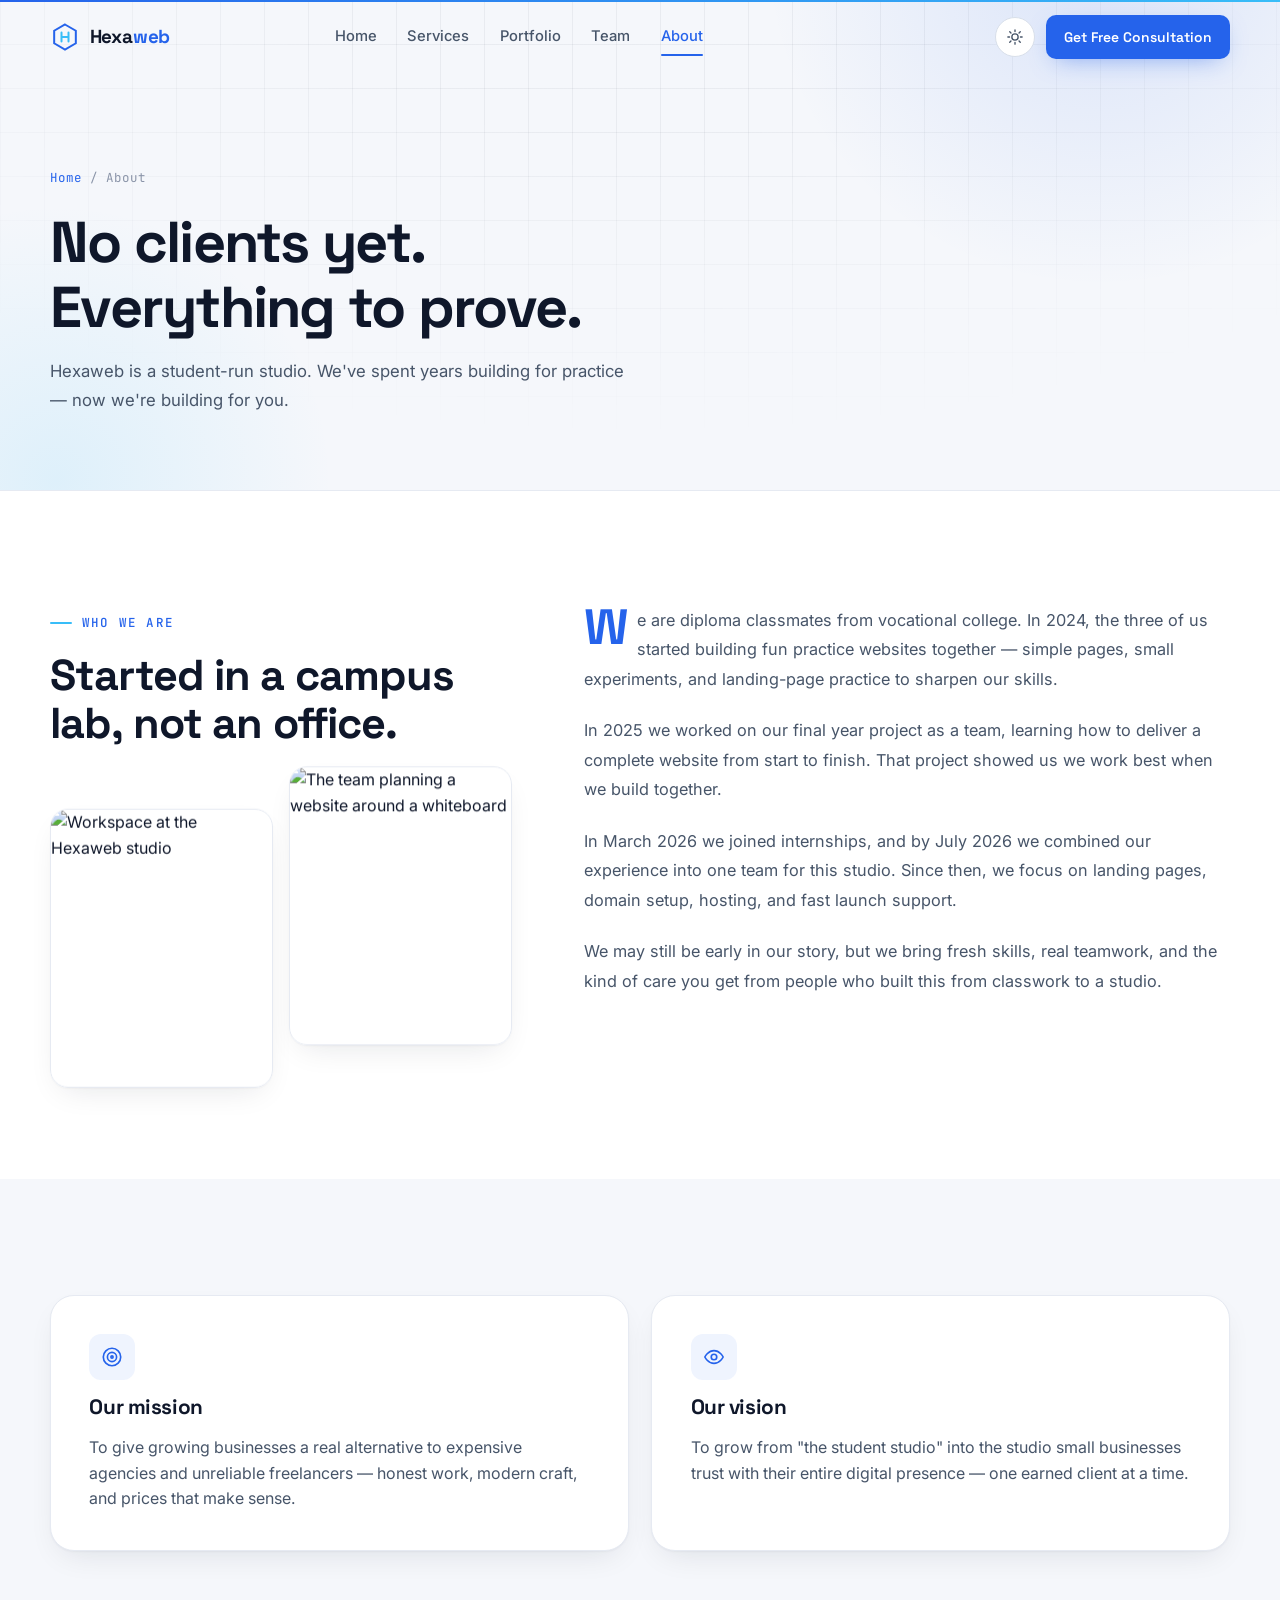
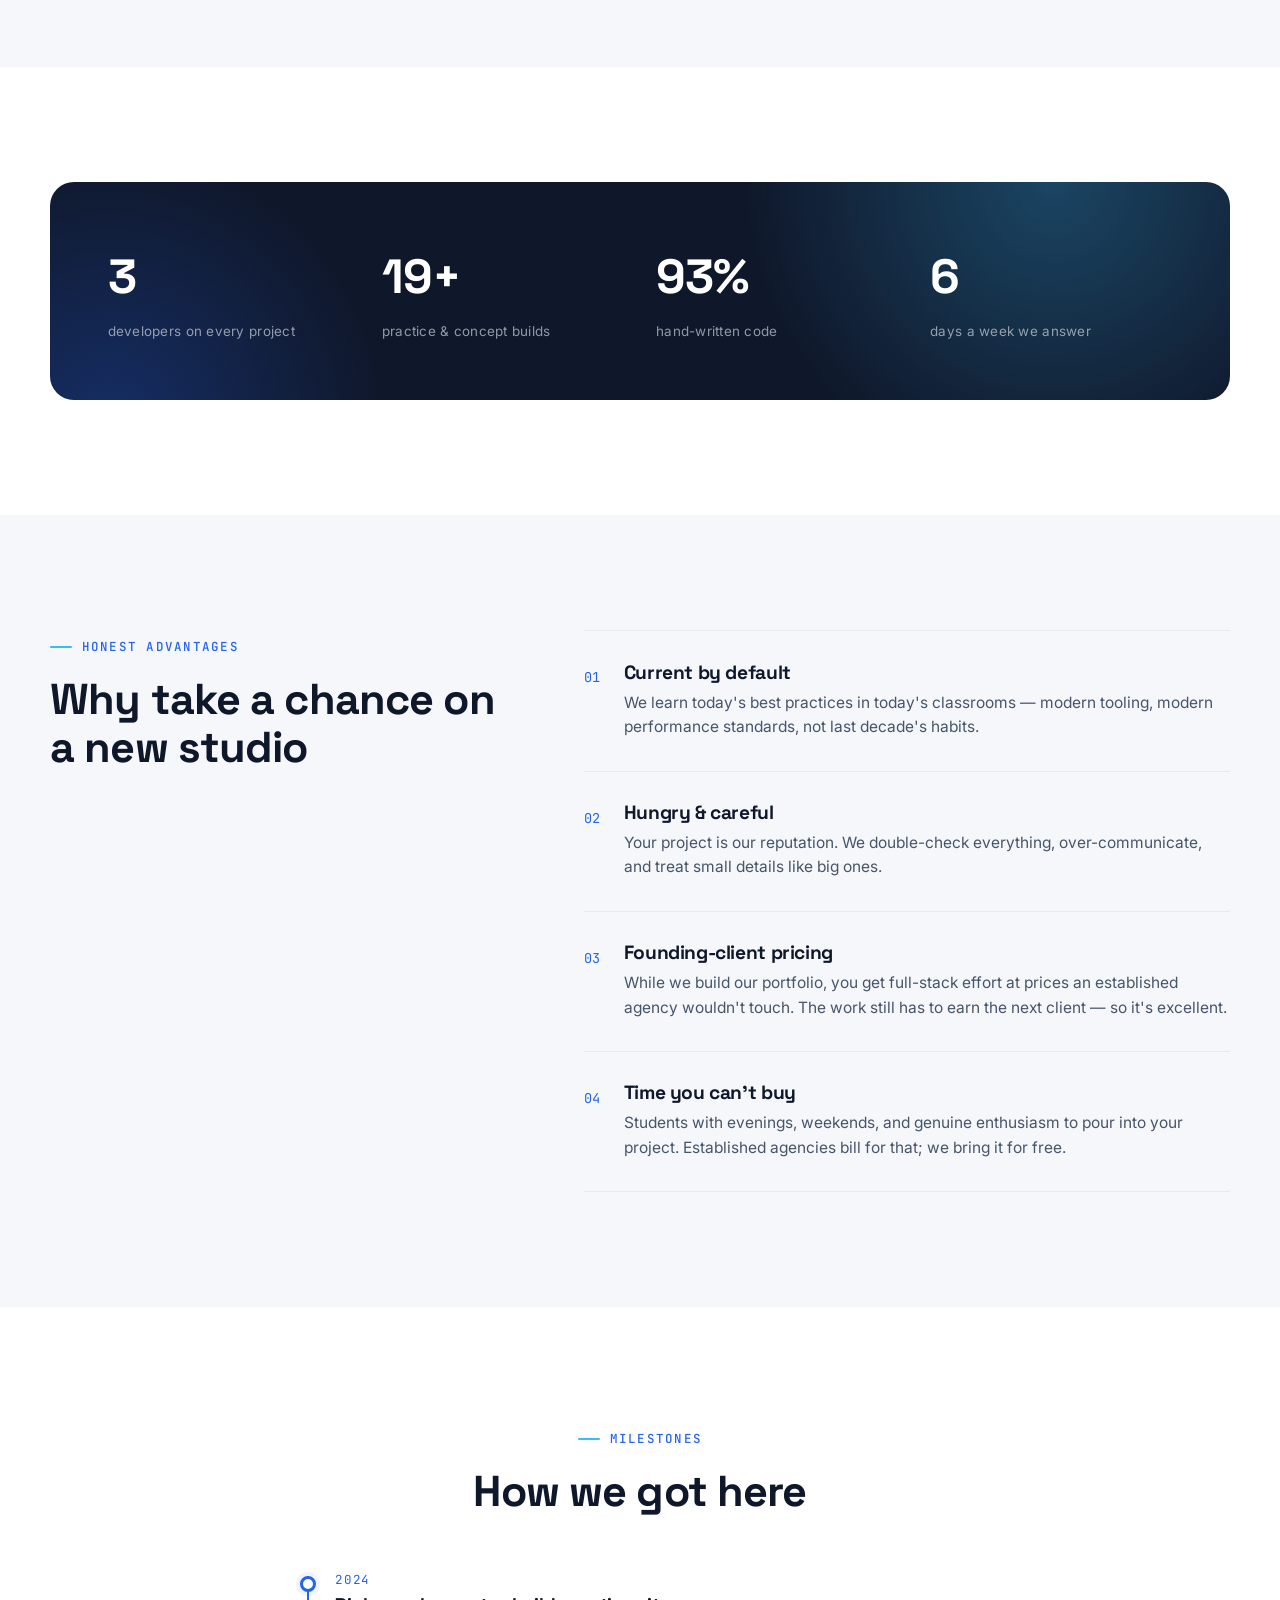
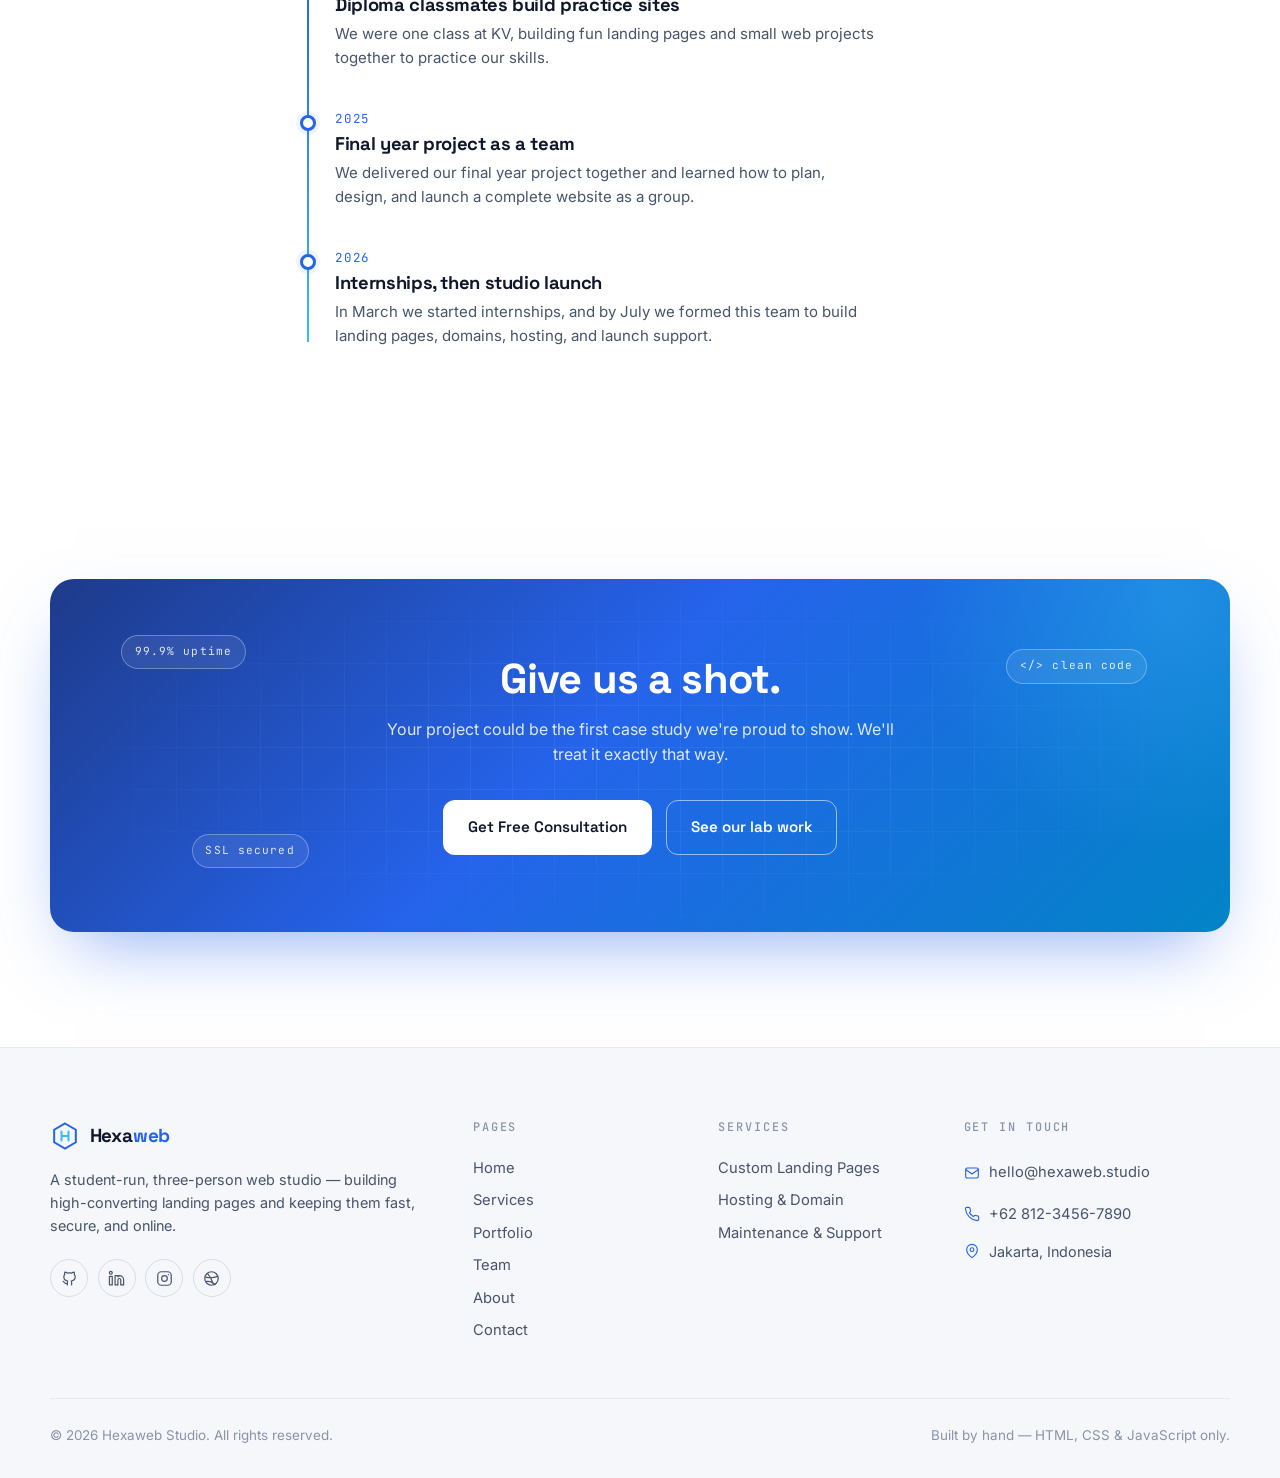
==== commit 3594b436: "light defualt" ====
--- a/about.html
+++ b/about.html
@@ -13,7 +13,7 @@
   <meta property="og:image" content="https://picsum.photos/seed/hexaweb-og-about/1200/630">
   <link rel="canonical" href="https://hexaweb.studio/about.html">
   <link rel="icon" type="image/svg+xml" href="data:image/svg+xml,%3Csvg xmlns='http://www.w3.org/2000/svg' viewBox='0 0 24 24'%3E%3Cpath fill='%232563eb' d='M12 1.5l9.09 5.25v10.5L12 22.5l-9.09-5.25v-10.5z'/%3E%3Cpath fill='none' stroke='%2338bdf8' stroke-width='1.6' stroke-linecap='round' d='M9.2 8.4v7.2M14.8 8.4v7.2M9.2 12h5.6'/%3E%3C/svg%3E">
-  <script>(function(){try{var t=localStorage.getItem('hexaweb-theme');if(t==='dark'||t==='light'){document.documentElement.setAttribute('data-theme',t);}else if(matchMedia('(prefers-color-scheme: dark)').matches){document.documentElement.setAttribute('data-theme','dark');}}catch(e){}})();</script>
+  <script>(function(){try{var t=localStorage.getItem('hexaweb-theme');if(t==='dark'||t==='light'){document.documentElement.setAttribute('data-theme',t);}}catch(e){}})();</script>
   <link rel="preconnect" href="https://fonts.googleapis.com">
   <link rel="preconnect" href="https://fonts.gstatic.com" crossorigin>
   <link href="https://fonts.googleapis.com/css2?family=Space+Grotesk:wght@400;500;600;700&family=Inter:wght@400;500;600&family=JetBrains+Mono:wght@400;500&display=swap" rel="stylesheet">
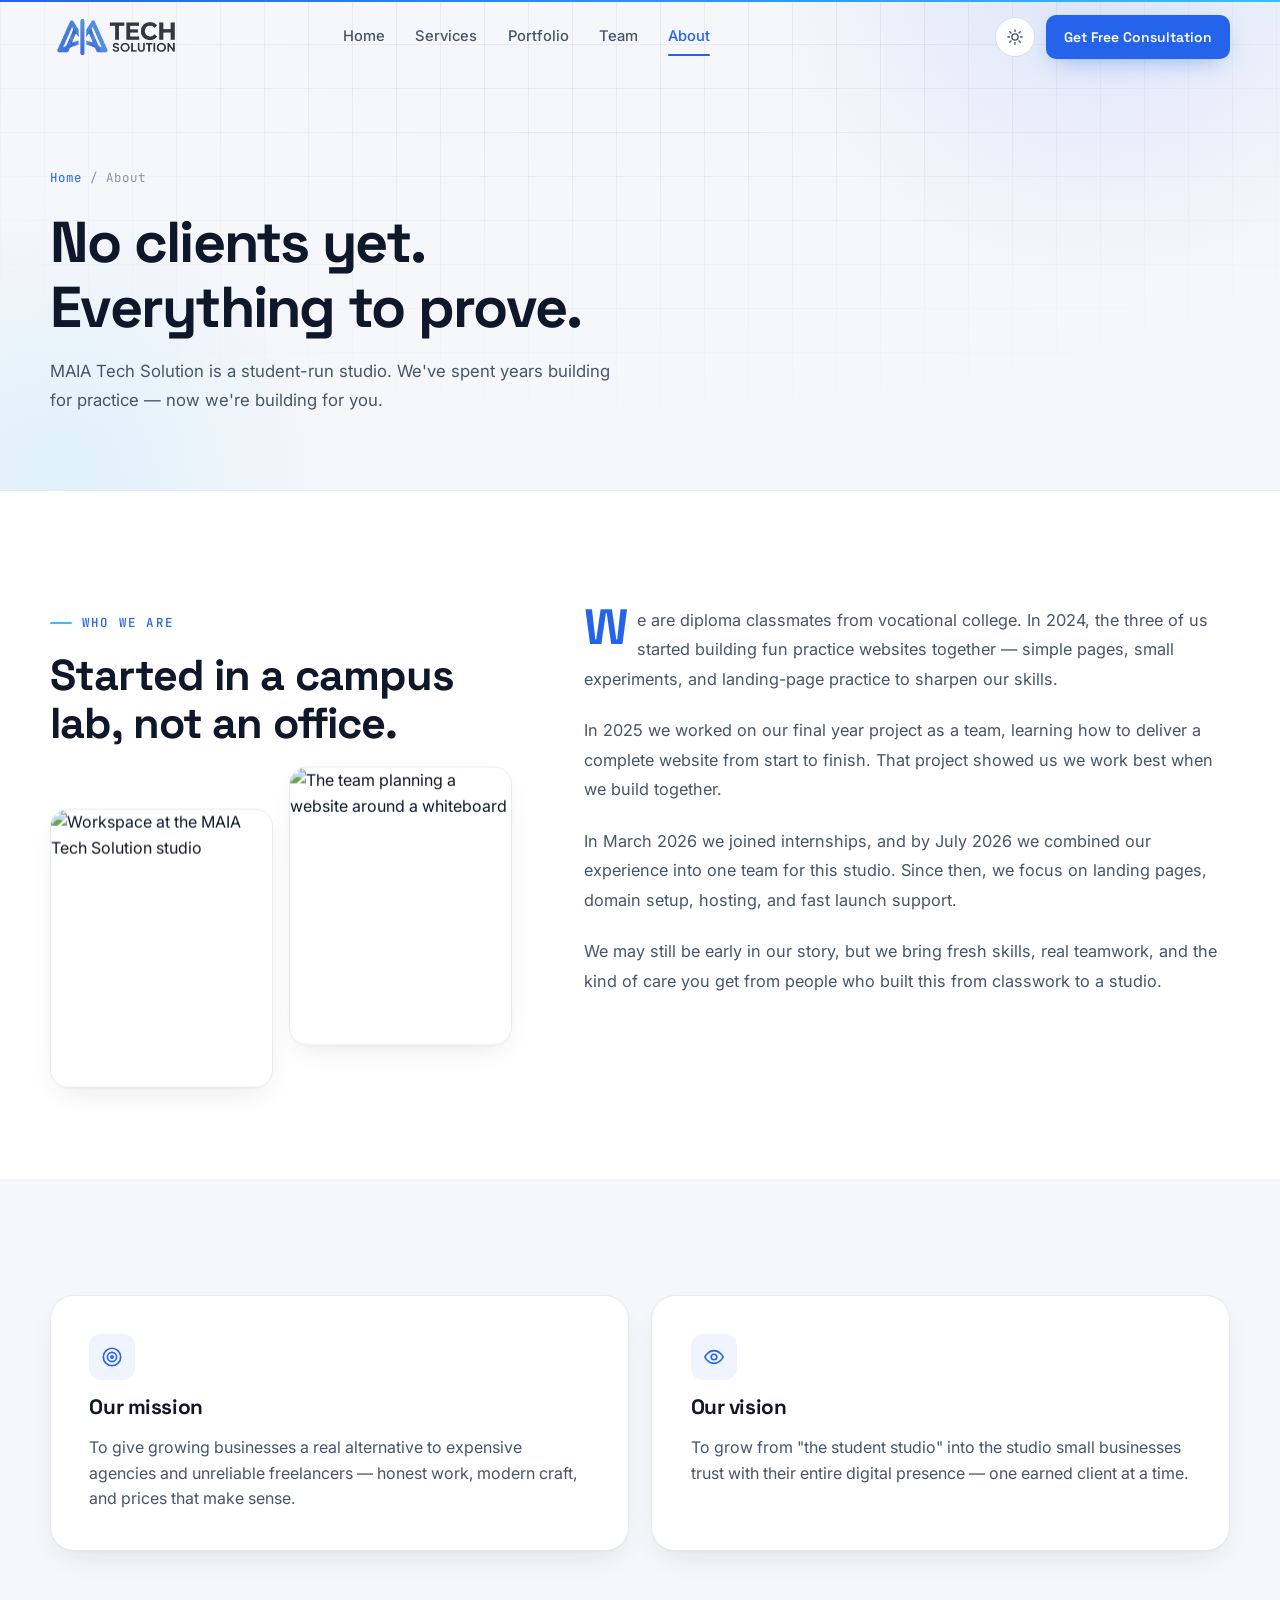
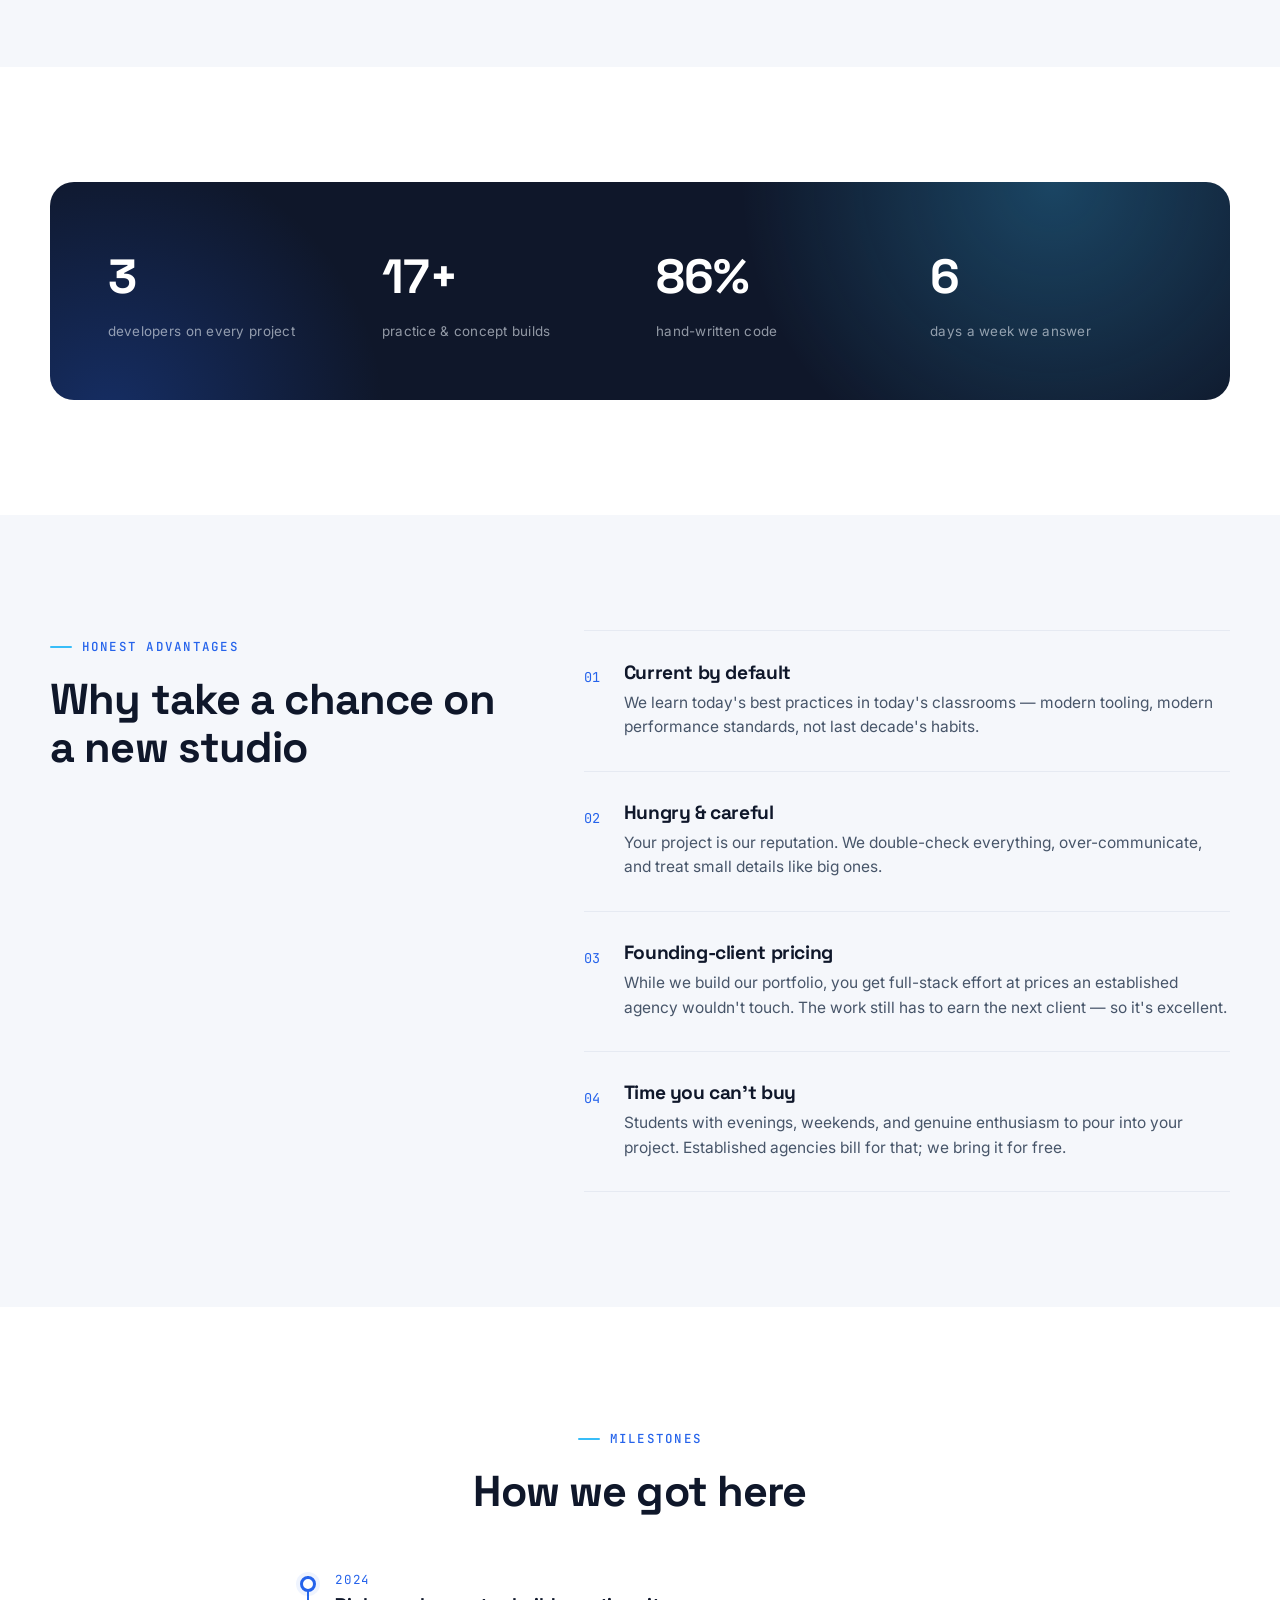
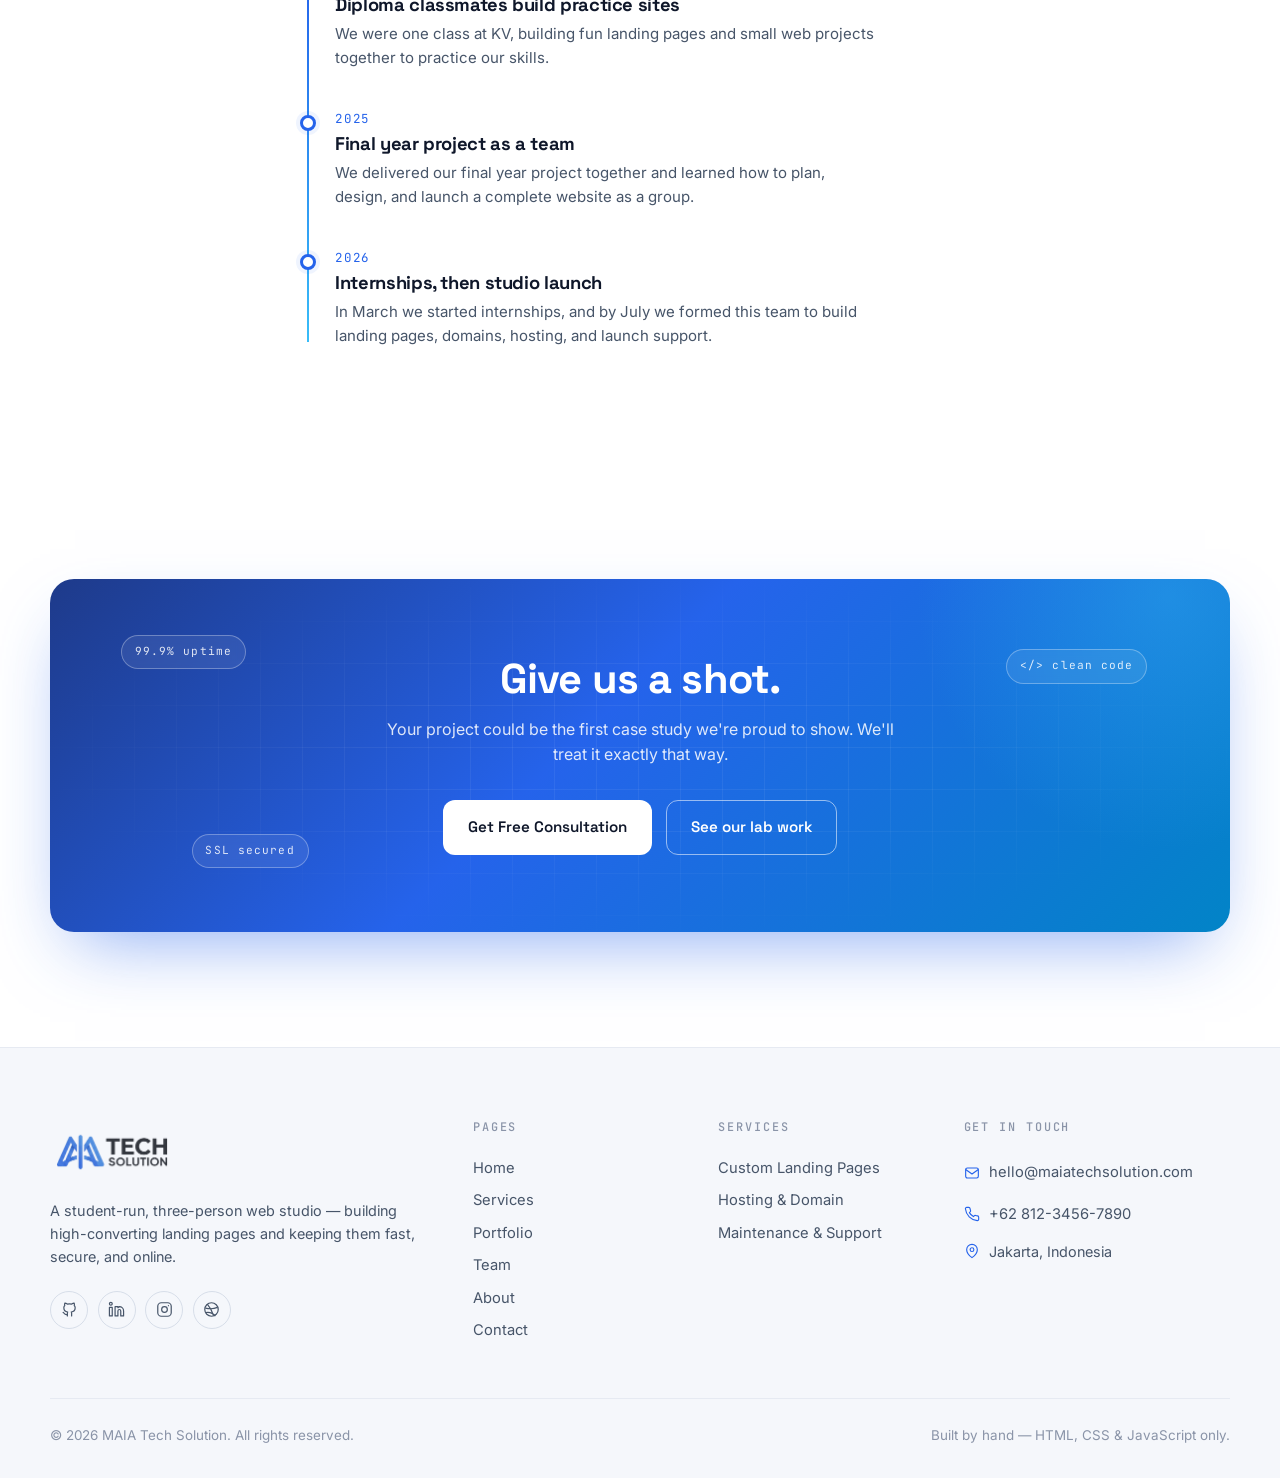
==== commit 77cd9c07: "update busines name and logo" ====
--- a/about.html
+++ b/about.html
@@ -3,17 +3,17 @@
 <head>
   <meta charset="UTF-8">
   <meta name="viewport" content="width=device-width, initial-scale=1.0">
-  <title>About Us — Hexaweb Studio | A Student-Run Studio With Everything to Prove</title>
-  <meta name="description" content="Hexaweb is a student-run, three-person web studio. No clients yet — just years of practice builds, current skills, and everything to prove.">
+  <title>About Us — MAIA Tech Solution | A Student-Run Studio With Everything to Prove</title>
+  <meta name="description" content="MAIA Tech Solution is a student-run, three-person web studio. No clients yet — just years of practice builds, current skills, and everything to prove.">
   <meta name="theme-color" content="#ffffff" media="(prefers-color-scheme: light)">
   <meta name="theme-color" content="#070d19" media="(prefers-color-scheme: dark)">
   <meta property="og:type" content="website">
-  <meta property="og:title" content="Hexaweb Studio — About">
+  <meta property="og:title" content="MAIA Tech Solution — About">
   <meta property="og:description" content="No clients yet. Everything to prove. The honest story of a student-run studio.">
-  <meta property="og:image" content="https://picsum.photos/seed/hexaweb-og-about/1200/630">
-  <link rel="canonical" href="https://hexaweb.studio/about.html">
-  <link rel="icon" type="image/svg+xml" href="data:image/svg+xml,%3Csvg xmlns='http://www.w3.org/2000/svg' viewBox='0 0 24 24'%3E%3Cpath fill='%232563eb' d='M12 1.5l9.09 5.25v10.5L12 22.5l-9.09-5.25v-10.5z'/%3E%3Cpath fill='none' stroke='%2338bdf8' stroke-width='1.6' stroke-linecap='round' d='M9.2 8.4v7.2M14.8 8.4v7.2M9.2 12h5.6'/%3E%3C/svg%3E">
-  <script>(function(){try{var t=localStorage.getItem('hexaweb-theme');if(t==='dark'||t==='light'){document.documentElement.setAttribute('data-theme',t);}}catch(e){}})();</script>
+  <meta property="og:image" content="https://picsum.photos/seed/maiatechsolution-og-about/1200/630">
+  <link rel="canonical" href="https://maiatechsolution.com/about.html">
+  <link rel="icon" type="image/png" href="asset/logo/icon.png">
+  <script>(function(){try{var t=localStorage.getItem('maia-theme');if(t==='dark'||t==='light'){document.documentElement.setAttribute('data-theme',t);}}catch(e){}})();</script>
   <link rel="preconnect" href="https://fonts.googleapis.com">
   <link rel="preconnect" href="https://fonts.gstatic.com" crossorigin>
   <link href="https://fonts.googleapis.com/css2?family=Space+Grotesk:wght@400;500;600;700&family=Inter:wght@400;500;600&family=JetBrains+Mono:wght@400;500&display=swap" rel="stylesheet">
@@ -33,7 +33,7 @@
       <div class="container">
         <p class="crumbs" data-reveal><a href="index.html">Home</a> / About</p>
         <h1 data-reveal style="--d:.08s">No clients yet.<br>Everything to prove.</h1>
-        <p class="lead" data-reveal style="--d:.16s">Hexaweb is a student-run studio. We've spent years building for practice — now we're building for you.</p>
+        <p class="lead" data-reveal style="--d:.16s">MAIA Tech Solution is a student-run studio. We've spent years building for practice — now we're building for you.</p>
       </div>
     </section>
 
@@ -44,7 +44,7 @@
           <p class="eyebrow" data-scramble>Who we are</p>
           <h2 class="section-title" data-reveal>Started in a campus lab, not an office.</h2>
           <div class="about-photos" data-reveal style="--d:.15s">
-            <img src="https://picsum.photos/seed/studio-desk-work/460/560" alt="Workspace at the Hexaweb studio" loading="lazy" data-parallax="0.05">
+            <img src="https://picsum.photos/seed/studio-desk-work/460/560" alt="Workspace at the MAIA Tech Solution studio" loading="lazy" data-parallax="0.05">
             <img src="https://picsum.photos/seed/team-whiteboard-plan/460/560" alt="The team planning a website around a whiteboard" loading="lazy" data-parallax="-0.04">
           </div>
         </div>
--- a/style.css
+++ b/style.css
@@ -1,14 +1,13 @@
 /* ============================================================
-   HEXAWEB STUDIO — style.css (final, all patches integrated)
-   Fonts: Space Grotesk (display) · Inter (body) · JetBrains Mono
-   ============================================================ */
+MAIA Tech Solution — style.css (updated)
+Fonts: Space Grotesk (display) · Inter (body) · JetBrains Mono
+============================================================ */
 
 /* ---------- 1. Tokens ---------- */
 :root{
   --font-display:'Space Grotesk',sans-serif;
   --font-body:'Inter',sans-serif;
   --font-mono:'JetBrains Mono',monospace;
-
   --bg:#ffffff;
   --bg-soft:#f5f7fb;
   --bg-elev:#ffffff;
@@ -19,23 +18,19 @@
   --border-strong:#d7dee9;
   --card:#ffffff;
   --card-2:#f8fafc;
-
   --primary:#2563eb;
   --primary-strong:#1d4ed8;
   --primary-soft:rgba(37,99,235,.07);
   --accent:#38bdf8;
   --navy:#0f172a;
   --success:#22c55e;
-
   --shadow:0 1px 2px rgba(15,23,42,.04),0 12px 32px -12px rgba(15,23,42,.12);
   --shadow-lg:0 2px 4px rgba(15,23,42,.05),0 26px 60px -20px rgba(15,23,42,.2);
   --ring:0 0 0 4px rgba(37,99,235,.14);
-
   --grid-line:rgba(15,23,42,.05);
   --orb-1:rgba(37,99,235,.13);
   --orb-2:rgba(56,189,248,.12);
   --nav-bg:rgba(255,255,255,.78);
-
   --r-sm:10px; --r-md:14px; --r-lg:18px; --r-xl:24px;
   --ease:cubic-bezier(.2,.7,.2,1);
 }
@@ -51,15 +46,12 @@
   --border-strong:rgba(148,163,184,.26);
   --card:rgba(15,26,48,.6);
   --card-2:rgba(15,26,48,.35);
-
   --primary:#3b82f6;
   --primary-strong:#2563eb;
   --primary-soft:rgba(59,130,246,.13);
-
   --shadow:0 1px 2px rgba(0,0,0,.3),0 16px 40px -16px rgba(0,0,0,.55);
   --shadow-lg:0 2px 4px rgba(0,0,0,.4),0 30px 70px -24px rgba(0,0,0,.65);
   --ring:0 0 0 4px rgba(56,189,248,.16);
-
   --grid-line:rgba(148,163,184,.06);
   --orb-1:rgba(37,99,235,.22);
   --orb-2:rgba(56,189,248,.15);
@@ -67,7 +59,7 @@
 }
 
 /* ---------- 2. Base ---------- */
-*,*::before,*::after{margin:0;padding:0;box-sizing:border-box}
+*,::before,::after{margin:0;padding:0;box-sizing:border-box}
 html{scroll-behavior:smooth;scroll-padding-top:96px}
 body{
   font-family:var(--font-body);
@@ -120,7 +112,6 @@
 .section-title{font-size:clamp(1.85rem,3.6vw,2.7rem);margin-bottom:1rem}
 .lead{font-size:1.05rem;color:var(--text-2);line-height:1.75}
 .split-head{display:flex;justify-content:space-between;align-items:flex-end;gap:2rem;flex-wrap:wrap}
-
 [data-reveal]{opacity:0;transform:translateY(26px);transition:opacity .7s ease,transform .7s var(--ease);transition-delay:var(--d,0s)}
 [data-reveal].in-view{opacity:1;transform:none}
 
@@ -146,7 +137,6 @@
 .btn-outline-light{border-color:rgba(255,255,255,.55);color:#fff;background:transparent}
 .btn-outline-light:hover{background:rgba(255,255,255,.12);transform:translateY(-2px)}
 .btn-sm{padding:.62rem 1.05rem;font-size:.87rem;border-radius:10px}
-
 .chips{display:flex;flex-wrap:wrap;gap:.5rem}
 .chip{padding:.35rem .75rem;border-radius:999px;background:var(--primary-soft);color:var(--primary);font-size:.78rem;font-weight:600;letter-spacing:.01em}
 
@@ -172,35 +162,66 @@
 .site-header.scrolled{background:var(--nav-bg);backdrop-filter:blur(16px);-webkit-backdrop-filter:blur(16px);border-bottom-color:var(--border)}
 .site-header.menu-open{background:var(--nav-bg);backdrop-filter:blur(16px);-webkit-backdrop-filter:blur(16px);border-bottom-color:var(--border)}
 .nav-inner{display:flex;align-items:center;gap:1.5rem;height:74px}
-.brand{display:flex;align-items:center;gap:.6rem;font-family:var(--font-display);font-weight:700;font-size:1.18rem;color:var(--text);text-decoration:none;letter-spacing:-.01em}
-.brand svg{width:30px;height:30px;color:var(--primary);transition:transform .4s var(--ease)}
-.brand:hover svg{transform:rotate(-12deg)}
-.brand-text em{font-style:normal;color:var(--primary)}
+
+/* Brand / logo — updated for image-only logo + light/dark */
+.brand{
+  display:flex;align-items:center;gap:.6rem;
+  font-family:var(--font-display);font-weight:700;font-size:1.18rem;
+  color:var(--text);text-decoration:none;letter-spacing:-.01em;
+  line-height:0;
+}
+.brand-logo{
+  height:66px;
+  width:auto;
+  display:block;
+}
+.brand img{transition:transform .4s var(--ease),opacity .25s ease}
+
+/* Default: light mode */
+.brand-logo.logo-dark{display:none}
+
+/* Dark mode logo switch */
+html[data-theme="dark"] .brand-logo.logo-light{display:none}
+html[data-theme="dark"] .brand-logo.logo-dark{display:block}
+
+/* Footer logo slightly smaller */
+.site-footer .brand-logo{height:62px}
+
 .main-nav{display:flex;gap:.3rem;margin-inline:auto}
 .main-nav a{position:relative;padding:.5rem .8rem;border-radius:8px;color:var(--text-2);text-decoration:none;font-size:.92rem;font-weight:500;transition:color .2s,background-color .2s}
 .main-nav a:hover{color:var(--text);background:var(--primary-soft)}
 .main-nav a.active{color:var(--primary)}
 .main-nav a.active::after{content:"";position:absolute;left:.8rem;right:.8rem;bottom:1px;height:2px;border-radius:2px;background:var(--primary)}
 .nav-actions{display:flex;align-items:center;gap:.7rem;margin-left:auto}
-.theme-toggle{width:40px;height:40px;border-radius:50%;border:1px solid var(--border-strong);background:var(--card);display:grid;place-items:center;cursor:pointer;color:var(--text-2);position:relative;overflow:hidden;transition:border-color .25s,color .25s,transform .3s}
+
+.theme-toggle{
+  width:40px;height:40px;border-radius:50%;
+  border:1px solid var(--border-strong);background:var(--card);
+  display:grid;place-items:center;cursor:pointer;color:var(--text-2);
+  position:relative;overflow:hidden;
+  transition:border-color .25s,color .25s,transform .3s;
+}
 .theme-toggle:hover{color:var(--primary);border-color:var(--primary);transform:rotate(18deg)}
 .theme-toggle svg{position:absolute;width:18px;height:18px;transition:transform .45s var(--ease),opacity .3s}
-html[data-theme="light"] .icon-sun{transform:translateY(0) rotate(0);opacity:1}
-html[data-theme="light"] .icon-moon{transform:translateY(160%) rotate(90deg);opacity:0}
+
+/* Theme icon default: light */
+.icon-sun{transform:translateY(0) rotate(0);opacity:1}
+.icon-moon{transform:translateY(160%) rotate(90deg);opacity:0}
+
+/* Theme icon dark mode */
 html[data-theme="dark"] .icon-sun{transform:translateY(-160%) rotate(-90deg);opacity:0}
 html[data-theme="dark"] .icon-moon{transform:translateY(0) rotate(0);opacity:1}
+
 .nav-burger{display:none;width:40px;height:40px;border:1px solid var(--border-strong);border-radius:10px;background:var(--card);cursor:pointer;flex-direction:column;align-items:center;justify-content:center;gap:5px}
 .nav-burger span{width:17px;height:2px;border-radius:2px;background:var(--text);transition:transform .3s var(--ease)}
 .nav-burger.open span:first-child{transform:translateY(3.5px) rotate(45deg)}
 .nav-burger.open span:last-child{transform:translateY(-3.5px) rotate(-45deg)}
 
-/* Full-screen menu, drops from the top.
-   absolute + full viewport height (NOT fixed) — the header's
-   backdrop-filter would otherwise trap the menu in the navbar. */
+/* Full-screen menu */
 .mobile-menu{
   position:absolute;top:0;left:0;right:0;z-index:140;
-  height:100vh;   /* fallback */
-  height:100dvh;  /* mobile-safe full screen */
+  height:100vh;
+  height:100dvh;
   display:flex;flex-direction:column;gap:.4rem;
   padding:104px clamp(24px,7vw,56px) calc(30px + env(safe-area-inset-bottom));
   background:var(--bg);
@@ -223,7 +244,7 @@
   opacity:0;transform:translateY(22px);
   transition:opacity .4s ease,transform .45s var(--ease),color .2s ease;
 }
-.mobile-menu a:not(.btn)::before{counter-increment:mnum;content:"0" counter(mnum);font-family:var(--font-mono);font-size:.8rem;font-weight:500;color:var(--primary)}
+.mobile-menu a:not(.btn)::before{counter-increment:mnum;content:"0 " counter(mnum);font-family:var(--font-mono);font-size:.8rem;font-weight:500;color:var(--primary)}
 .mobile-menu a:not(.btn):hover{color:var(--primary);background:transparent}
 .mobile-menu .btn{margin-top:auto;justify-content:center;padding:1rem;font-size:1rem;opacity:0;transform:translateY(22px);transition:opacity .4s ease,transform .45s var(--ease)}
 .mobile-menu.open a{opacity:1;transform:none}
@@ -237,13 +258,15 @@
 /* ---------- 6. Hero ---------- */
 .hero{position:relative;padding:168px 0 92px;overflow:hidden}
 .hero-bg{position:absolute;inset:0;pointer-events:none}
-.hero-bg::before{content:"";position:absolute;inset:0;
+.hero-bg::before{
+  content:"";position:absolute;inset:0;
   background-image:linear-gradient(var(--grid-line) 1px,transparent 1px),linear-gradient(90deg,var(--grid-line) 1px,transparent 1px);
   background-size:44px 44px;
   -webkit-mask-image:radial-gradient(ellipse 85% 75% at 50% 0%,#000 35%,transparent 100%);
   mask-image:radial-gradient(ellipse 85% 75% at 50% 0%,#000 35%,transparent 100%);
 }
-.hero-bg::after{content:"";position:absolute;inset:-10%;
+.hero-bg::after{
+  content:"";position:absolute;inset:-10%;
   background:radial-gradient(620px circle at 14% 22%,var(--orb-1),transparent 62%),radial-gradient(540px circle at 86% 8%,var(--orb-2),transparent 62%);
   animation:orb-drift 16s ease-in-out infinite alternate;
 }
@@ -256,10 +279,11 @@
 @keyframes draw{to{stroke-dashoffset:0}}
 .hero-lead{max-width:34rem;color:var(--text-2);font-size:1.07rem;margin-bottom:2rem}
 .hero-cta{display:flex;gap:.9rem;flex-wrap:wrap;margin-bottom:2.4rem}
-.hero-trust{display:flex;align-items:center;gap:1rem}
-.avatars{display:flex}
-.avatars img{width:40px;height:40px;border-radius:50%;border:2px solid var(--bg);object-fit:cover}
+.hero-trust{display:flex;align-items:center;gap:1rem;flex-wrap:wrap;row-gap:.9rem}
+.avatars{display:flex;flex:none}
+.avatars img{width:40px;height:40px;border-radius:50%;border:2px solid var(--bg);object-fit:cover;flex:none}
 .avatars img + img{margin-left:-11px}
+.trust-text{flex:1;min-width:0}
 .trust-text .stars{color:var(--accent);letter-spacing:2px;font-size:.85rem}
 .trust-text p{font-size:.86rem;color:var(--text-2)}
 
@@ -267,13 +291,17 @@
 .device{position:relative;width:100%;max-width:600px;min-width:0;margin-left:auto;perspective:1200px}
 .device-tilt{width:100%;transform:rotateY(-9deg) rotateX(4deg);transition:transform .7s var(--ease)}
 .device:hover .device-tilt{transform:rotateY(-3deg) rotateX(1deg)}
-.screen{width:100%;aspect-ratio:16/10.4;border-radius:14px;overflow:hidden;border:1px solid rgba(148,163,184,.28);
+.screen{
+  width:100%;aspect-ratio:16/10.4;border-radius:14px;overflow:hidden;
+  border:1px solid rgba(148,163,184,.28);
   background:linear-gradient(160deg,#101d36,#0a1424);
   box-shadow:var(--shadow-lg),0 44px 90px -34px rgba(37,99,235,.4);
 }
 .browser-bar{height:34px;display:flex;align-items:center;gap:7px;padding:0 12px;border-bottom:1px solid rgba(148,163,184,.14)}
 .dot{width:9px;height:9px;border-radius:50%}
-.d-r{background:#f87171}.d-y{background:#fbbf24}.d-g{background:#34d399}
+.d-r{background:#f87171}
+.d-y{background:#fbbf24}
+.d-g{background:#34d399}
 .address{flex:1;max-width:230px;margin:0 auto;height:18px;display:flex;align-items:center;justify-content:center;border-radius:6px;background:rgba(148,163,184,.12);font-family:var(--font-mono);font-size:9px;color:#7dd3fc;letter-spacing:.06em}
 .lock-dot{width:8px;height:8px;border-radius:50%;background:#34d399;box-shadow:0 0 8px #34d399;animation:pulse-dot 2.4s infinite}
 @keyframes pulse-dot{0%,100%{opacity:1}50%{opacity:.35}}
@@ -284,7 +312,9 @@
 .mock-main{padding:15px 17px;display:flex;flex-direction:column;gap:10px}
 .mock-line{height:8px;border-radius:4px;background:rgba(148,163,184,.16)}
 .mock-line.bright{background:rgba(226,232,240,.32)}
-.w-30{width:30%}.w-65{width:65%}.w-80{width:80%}
+.w-30{width:30%}
+.w-65{width:65%}
+.w-80{width:80%}
 .mock-chart{flex:1;display:flex;align-items:flex-end;gap:7px;padding-top:8px}
 .mock-chart b{flex:1;height:var(--h);border-radius:4px 4px 2px 2px;background:linear-gradient(180deg,#38bdf8,#2563eb);transform-origin:bottom;animation:bar-grow 1s var(--ease) both;opacity:.92}
 @keyframes bar-grow{from{transform:scaleY(0)}to{transform:scaleY(1)}}
@@ -293,14 +323,22 @@
 .device-base{height:13px;margin:0 -24px;border-radius:0 0 14px 14px;background:linear-gradient(180deg,#d8dee9,#a9b4c4);position:relative}
 .device-base span{position:absolute;left:50%;top:0;transform:translateX(-50%);width:120px;height:5px;border-radius:0 0 8px 8px;background:rgba(15,23,42,.16)}
 html[data-theme="dark"] .device-base{background:linear-gradient(180deg,#334155,#1e293b)}
-.float-chip{position:absolute;z-index:2;display:flex;align-items:center;gap:.55rem;padding:.6rem .95rem;border-radius:12px;background:var(--card);border:1px solid var(--border);box-shadow:var(--shadow);font-size:.8rem;font-weight:600;animation:float-y 6s ease-in-out infinite}
+
+.float-chip{
+  position:absolute;z-index:2;display:flex;align-items:center;gap:.55rem;
+  padding:.6rem .95rem;border-radius:12px;background:var(--card);
+  border:1px solid var(--border);box-shadow:var(--shadow);
+  font-size:.8rem;font-weight:600;animation:float-y 6s ease-in-out infinite;
+}
 .fc-1{top:-20px;left:-26px}
 .fc-2{top:38%;right:-30px;animation-delay:1.3s}
 .fc-3{bottom:-16px;left:14%;animation-delay:2.4s}
 @keyframes float-y{0%,100%{transform:translateY(0)}50%{transform:translateY(-12px)}}
 .fc-ico{width:26px;height:26px;border-radius:8px;display:grid;place-items:center;color:#fff;flex:none}
 .fc-ico svg{width:14px;height:14px}
-.fc-ico.green{background:#22c55e}.fc-ico.blue{background:#2563eb}.fc-ico.cyan{background:#0ea5e9}
+.fc-ico.green{background:#22c55e}
+.fc-ico.blue{background:#2563eb}
+.fc-ico.cyan{background:#0ea5e9}
 
 /* ---------- 7. Marquee ---------- */
 .marquee{border-block:1px solid var(--border);background:var(--bg-soft);overflow:hidden;padding:.95rem 0;transition:background-color .45s}
@@ -326,7 +364,12 @@
 
 /* ---------- 9. Bento services ---------- */
 .bento{display:grid;grid-template-columns:repeat(6,1fr);gap:1.2rem}
-.bento-card{grid-column:span 2;position:relative;display:flex;flex-direction:column;gap:.85rem;padding:1.8rem;border-radius:var(--r-lg);background:var(--card);border:1px solid var(--border);box-shadow:var(--shadow);text-decoration:none;color:inherit;overflow:hidden;transition:transform .35s var(--ease),box-shadow .35s,border-color .35s}
+.bento-card{
+  grid-column:span 2;position:relative;display:flex;flex-direction:column;gap:.85rem;
+  padding:1.8rem;border-radius:var(--r-lg);background:var(--card);border:1px solid var(--border);
+  box-shadow:var(--shadow);text-decoration:none;color:inherit;overflow:hidden;
+  transition:transform .35s var(--ease),box-shadow .35s,border-color .35s;
+}
 .bento-card.wide{grid-column:span 4}
 .bento-card::after{content:"";position:absolute;inset:0;background:radial-gradient(420px circle at 90% -10%,var(--orb-2),transparent 60%);opacity:0;transition:opacity .4s;pointer-events:none}
 .bento-card:hover{transform:translateY(-5px);border-color:rgba(37,99,235,.4);box-shadow:var(--shadow-lg)}
@@ -342,6 +385,7 @@
 .bento-link{margin-top:auto;display:inline-flex;align-items:center;gap:.4rem;font-weight:600;font-size:.9rem;color:var(--primary);text-decoration:none}
 .bento-link svg{width:16px;height:16px;transition:transform .3s var(--ease)}
 .bento-card:hover .bento-link svg{transform:translateX(4px)}
+
 /* Coming-soon variant */
 .bento-card.soon{border-style:dashed;background:transparent;box-shadow:none}
 .bento-card.soon::after{display:none}
@@ -357,7 +401,11 @@
 .process-wrap{position:relative}
 .process-track{display:flex;align-items:stretch;gap:.6rem;overflow-x:auto;scroll-snap-type:x mandatory;padding:1.2rem .2rem 1.6rem;scrollbar-width:none}
 .process-track::-webkit-scrollbar{display:none}
-.process-step{min-width:272px;scroll-snap-align:start;background:var(--card);border:1px solid var(--border);border-radius:16px;padding:1.7rem 1.5rem;position:relative;opacity:.5;transform:translateY(12px);transition:opacity .5s,transform .5s var(--ease),border-color .5s,box-shadow .5s}
+.process-step{
+  min-width:272px;scroll-snap-align:start;background:var(--card);border:1px solid var(--border);
+  border-radius:16px;padding:1.7rem 1.5rem;position:relative;opacity:.5;transform:translateY(12px);
+  transition:opacity .5s,transform .5s var(--ease),border-color .5s,box-shadow .5s;
+}
 .process-step.active{opacity:1;transform:none;border-color:rgba(37,99,235,.45);box-shadow:0 14px 44px -18px rgba(37,99,235,.4)}
 .p-phase{position:absolute;top:1.1rem;right:1.1rem;font-family:var(--font-mono);font-size:.68rem;letter-spacing:.12em;text-transform:uppercase;padding:.28rem .6rem;border-radius:999px;background:var(--primary-soft);color:var(--primary)}
 .p-num{display:block;font-family:var(--font-display);font-size:2.4rem;font-weight:700;color:var(--primary-soft);-webkit-text-stroke:1.4px var(--primary);margin-bottom:.6rem;line-height:1}
@@ -369,12 +417,22 @@
 /* ---------- 11. Work / portfolio cards ---------- */
 .work-grid{display:grid;grid-template-columns:repeat(3,1fr);gap:1.4rem}
 .portfolio-grid{display:grid;grid-template-columns:repeat(3,1fr);gap:1.4rem}
-.work-card{display:flex;flex-direction:column;border-radius:var(--r-lg);overflow:hidden;background:var(--card);border:1px solid var(--border);box-shadow:var(--shadow);text-decoration:none;color:inherit;cursor:pointer;transition:transform .4s var(--ease),box-shadow .4s,border-color .4s}
+.work-card{
+  display:flex;flex-direction:column;border-radius:var(--r-lg);overflow:hidden;
+  background:var(--card);border:1px solid var(--border);box-shadow:var(--shadow);
+  text-decoration:none;color:inherit;cursor:pointer;
+  transition:transform .4s var(--ease),box-shadow .4s,border-color .4s;
+}
 .work-card:hover{transform:translateY(-6px);box-shadow:var(--shadow-lg);border-color:rgba(37,99,235,.35)}
 .work-media{position:relative;aspect-ratio:16/10;overflow:hidden;background:var(--bg-soft)}
 .work-media img{width:100%;height:100%;object-fit:cover;transition:transform .9s var(--ease)}
 .work-card:hover .work-media img{transform:scale(1.07)}
-.work-cta{position:absolute;left:1rem;bottom:1rem;display:inline-flex;align-items:center;gap:.45rem;padding:.55rem .95rem;border-radius:999px;background:rgba(15,23,42,.78);color:#fff;font-size:.8rem;font-weight:600;backdrop-filter:blur(6px);opacity:0;transform:translateY(10px);transition:opacity .35s,transform .35s var(--ease)}
+.work-cta{
+  position:absolute;left:1rem;bottom:1rem;display:inline-flex;align-items:center;gap:.45rem;
+  padding:.55rem .95rem;border-radius:999px;background:rgba(15,23,42,.78);color:#fff;
+  font-size:.8rem;font-weight:600;backdrop-filter:blur(6px);
+  opacity:0;transform:translateY(10px);transition:opacity .35s,transform .35s var(--ease);
+}
 .work-cta svg{width:14px;height:14px}
 .work-card:hover .work-cta{opacity:1;transform:none}
 .work-body{padding:1.25rem 1.4rem .4rem}
@@ -394,7 +452,12 @@
 
 /* ---------- 12. Team ---------- */
 .team-grid{display:grid;grid-template-columns:repeat(3,1fr);gap:1.6rem}
-.member-card{display:flex;flex-direction:column;border-radius:var(--r-xl);overflow:hidden;background:var(--card);border:1px solid var(--border);box-shadow:var(--shadow);text-decoration:none;color:inherit;transition:transform .4s var(--ease),box-shadow .4s,border-color .4s}
+.member-card{
+  display:flex;flex-direction:column;border-radius:var(--r-xl);overflow:hidden;
+  background:var(--card);border:1px solid var(--border);box-shadow:var(--shadow);
+  text-decoration:none;color:inherit;
+  transition:transform .4s var(--ease),box-shadow .4s,border-color .4s;
+}
 .member-card:hover{transform:translateY(-6px);box-shadow:var(--shadow-lg);border-color:rgba(37,99,235,.35)}
 .member-photo{position:relative;aspect-ratio:4/4.4;overflow:hidden}
 .member-photo img{width:100%;height:100%;object-fit:cover;transition:transform .8s var(--ease)}
@@ -420,23 +483,46 @@
 .t-author span{text-align:left}
 .t-author strong{display:block;font-family:var(--font-display)}
 .t-author small{color:var(--text-3);font-size:.82rem}
-.t-btn{position:absolute;top:50%;transform:translateY(-50%);width:46px;height:46px;border-radius:50%;border:1px solid var(--border-strong);background:var(--card);color:var(--text-2);display:grid;place-items:center;cursor:pointer;box-shadow:var(--shadow);transition:.25s;z-index:2}
+.t-btn{
+  position:absolute;top:50%;transform:translateY(-50%);width:46px;height:46px;border-radius:50%;
+  border:1px solid var(--border-strong);background:var(--card);color:var(--text-2);
+  display:grid;place-items:center;cursor:pointer;box-shadow:var(--shadow);transition:.25s;z-index:2;
+}
 .t-btn:hover{color:var(--primary);border-color:var(--primary)}
 .t-btn svg{width:18px;height:18px}
-.t-prev{left:-23px}.t-next{right:-23px}
+.t-prev{left:-23px}
+.t-next{right:-23px}
 .t-dots{display:flex;justify-content:center;gap:.5rem;margin-top:1.6rem}
 .t-dot{width:9px;height:9px;border-radius:999px;border:0;background:var(--border-strong);cursor:pointer;transition:.3s var(--ease);padding:0}
 .t-dot.active{width:26px;background:var(--primary)}
 
 /* ---------- 14. CTA band ---------- */
-.cta-band{position:relative;overflow:hidden;text-align:center;color:#fff;border-radius:var(--r-xl);padding:clamp(2.8rem,6vw,4.8rem) clamp(1.5rem,4vw,3rem);background:linear-gradient(135deg,#1e3a8a,#2563eb 45%,#0284c7);box-shadow:0 30px 70px -25px rgba(37,99,235,.55)}
-.cta-band::before{content:"";position:absolute;inset:0;background-image:linear-gradient(rgba(255,255,255,.06) 1px,transparent 1px),linear-gradient(90deg,rgba(255,255,255,.06) 1px,transparent 1px);background-size:42px 42px;-webkit-mask-image:radial-gradient(ellipse at center,#000 30%,transparent 75%);mask-image:radial-gradient(ellipse at center,#000 30%,transparent 75%)}
+.cta-band{
+  position:relative;overflow:hidden;text-align:center;color:#fff;border-radius:var(--r-xl);
+  padding:clamp(2.8rem,6vw,4.8rem) clamp(1.5rem,4vw,3rem);
+  background:linear-gradient(135deg,#1e3a8a,#2563eb 45%,#0284c7);
+  box-shadow:0 30px 70px -25px rgba(37,99,235,.55);
+}
+.cta-band::before{
+  content:"";position:absolute;inset:0;
+  background-image:linear-gradient(rgba(255,255,255,.06) 1px,transparent 1px),linear-gradient(90deg,rgba(255,255,255,.06) 1px,transparent 1px);
+  background-size:42px 42px;
+  -webkit-mask-image:radial-gradient(ellipse at center,#000 30%,transparent 75%);
+  mask-image:radial-gradient(ellipse at center,#000 30%,transparent 75%);
+}
 .cta-band::after{content:"";position:absolute;inset:-20%;background:radial-gradient(420px circle at 82% 18%,rgba(56,189,248,.35),transparent 60%);animation:orb-drift 12s ease-in-out infinite alternate}
 .cta-band h2{position:relative;z-index:1;font-size:clamp(1.8rem,3.6vw,2.6rem);margin-bottom:.9rem}
 .cta-band p{position:relative;z-index:1;max-width:34rem;margin:0 auto 2rem;color:rgba(255,255,255,.85)}
 .cta-actions{position:relative;z-index:1;display:flex;justify-content:center;gap:.9rem;flex-wrap:wrap}
-.cta-pill{position:absolute;z-index:1;font-family:var(--font-mono);font-size:.7rem;letter-spacing:.1em;padding:.45rem .8rem;border-radius:999px;border:1px solid rgba(255,255,255,.3);color:rgba(255,255,255,.85);background:rgba(255,255,255,.08);backdrop-filter:blur(4px);animation:float-y 7s ease-in-out infinite}
-.cp-1{top:16%;left:6%}.cp-2{bottom:18%;left:12%;animation-delay:1.6s}.cp-3{top:20%;right:7%;animation-delay:3s}
+.cta-pill{
+  position:absolute;z-index:1;font-family:var(--font-mono);font-size:.7rem;letter-spacing:.1em;
+  padding:.45rem .8rem;border-radius:999px;border:1px solid rgba(255,255,255,.3);
+  color:rgba(255,255,255,.85);background:rgba(255,255,255,.08);
+  backdrop-filter:blur(4px);animation:float-y 7s ease-in-out infinite;
+}
+.cp-1{top:16%;left:6%}
+.cp-2{bottom:18%;left:12%;animation-delay:1.6s}
+.cp-3{top:20%;right:7%;animation-delay:3s}
 
 /* ---------- 15. Footer ---------- */
 .site-footer{background:var(--bg-soft);border-top:1px solid var(--border);padding:4.6rem 0 2rem;transition:background-color .45s}
@@ -459,11 +545,13 @@
 /* ---------- 16. Inner page hero ---------- */
 .page-hero{position:relative;padding:168px 0 74px;overflow:hidden;background:var(--bg-soft);border-bottom:1px solid var(--border);transition:background-color .45s}
 .page-hero-bg{position:absolute;inset:0;pointer-events:none}
-.page-hero-bg::before{content:"";position:absolute;inset:0;
+.page-hero-bg::before{
+  content:"";position:absolute;inset:0;
   background-image:linear-gradient(var(--grid-line) 1px,transparent 1px),linear-gradient(90deg,var(--grid-line) 1px,transparent 1px);
   background-size:44px 44px;
   -webkit-mask-image:radial-gradient(ellipse 75% 90% at 50% 0%,#000 30%,transparent 100%);
-  mask-image:radial-gradient(ellipse 75% 90% at 50% 0%,#000 30%,transparent 100%);}
+  mask-image:radial-gradient(ellipse 75% 90% at 50% 0%,#000 30%,transparent 100%);
+}
 .page-hero-bg::after{content:"";position:absolute;inset:-10%;background:radial-gradient(560px circle at 80% 0%,var(--orb-1),transparent 60%),radial-gradient(460px circle at 12% 90%,var(--orb-2),transparent 60%)}
 .page-hero .container{position:relative}
 .crumbs{font-family:var(--font-mono);font-size:.78rem;letter-spacing:.08em;color:var(--text-3);margin-bottom:1.4rem}
@@ -476,7 +564,8 @@
 
 /* ---------- 17. Services detail ---------- */
 .svc{display:grid;grid-template-columns:1fr 1fr;gap:4rem;align-items:center}
-.svc + .svc, .section:has(.svc) + .section{scroll-margin-top:90px}
+.svc + .svc,
+.section:has(.svc) + .section{scroll-margin-top:90px}
 .svc.flip .svc-media{order:-1}
 .svc-tag{font-family:var(--font-mono);font-size:.78rem;letter-spacing:.18em;text-transform:uppercase;color:var(--primary);margin-bottom:1rem;display:block}
 .svc-copy .section-title{font-size:clamp(1.7rem,3vw,2.3rem)}
@@ -500,13 +589,20 @@
 .t-title{margin-left:.6rem;font-size:.7rem;color:#64748b;letter-spacing:.05em}
 .terminal-body{padding:1.1rem 1.2rem;color:#9fb0c9;display:flex;flex-direction:column;gap:.5rem}
 .terminal-body p{display:flex;gap:.5rem;flex-wrap:wrap}
-.prompt{color:#38bdf8}.dim{color:#475569}.ok{color:#4ade80}
+.prompt{color:#38bdf8}
+.dim{color:#475569}
+.ok{color:#4ade80}
 .caret{display:inline-block;width:8px;height:14px;background:#4ade80;margin-left:2px;animation:blink 1s steps(1) infinite}
 @keyframes blink{50%{opacity:0}}
 
 /* Plans */
 .plans{display:grid;grid-template-columns:repeat(3,1fr);gap:1.4rem;align-items:stretch}
-.plan{position:relative;display:flex;flex-direction:column;gap:1rem;padding:2rem 1.8rem;border-radius:var(--r-lg);background:var(--card);border:1px solid var(--border);box-shadow:var(--shadow);transition:transform .35s var(--ease),box-shadow .35s,border-color .35s}
+.plan{
+  position:relative;display:flex;flex-direction:column;gap:1rem;
+  padding:2rem 1.8rem;border-radius:var(--r-lg);background:var(--card);
+  border:1px solid var(--border);box-shadow:var(--shadow);
+  transition:transform .35s var(--ease),box-shadow .35s,border-color .35s;
+}
 .plan:hover{transform:translateY(-5px);box-shadow:var(--shadow-lg)}
 .plan.featured{border-color:var(--primary);box-shadow:0 18px 50px -18px rgba(37,99,235,.45)}
 html[data-theme="dark"] .plan.featured{box-shadow:0 18px 55px -18px rgba(56,189,248,.35)}
@@ -522,16 +618,30 @@
 .included-list li{display:flex;align-items:center;gap:.6rem;font-size:.94rem;color:var(--text-2)}
 .included-list svg{width:17px;height:17px;color:var(--success);flex:none}
 
-/* ---------- 18. Modal ---------- */
+/* ---------- 18. Modal + infinite image slider ---------- */
 .modal{position:fixed;inset:0;z-index:210;display:grid;place-items:center;padding:1.4rem;visibility:hidden;opacity:0;transition:opacity .3s,visibility .3s}
 .modal.open{visibility:visible;opacity:1}
 .modal-backdrop{position:absolute;inset:0;background:rgba(7,13,25,.66);backdrop-filter:blur(6px);-webkit-backdrop-filter:blur(6px)}
-.modal-panel{position:relative;width:100%;max-width:880px;max-height:88vh;overflow:auto;background:var(--bg-elev);border:1px solid var(--border);border-radius:var(--r-xl);box-shadow:var(--shadow-lg);transform:translateY(26px) scale(.97);transition:transform .35s var(--ease)}
+.modal-panel{
+  position:relative;width:100%;max-width:880px;max-height:88vh;overflow:auto;
+  overscroll-behavior:contain;background:var(--bg-elev);border:1px solid var(--border);
+  border-radius:var(--r-xl);box-shadow:var(--shadow-lg);
+  transform:translateY(26px) scale(.97);transition:transform .35s var(--ease);
+  scrollbar-width:none;
+  -ms-overflow-style:none;
+}
+.modal-panel::-webkit-scrollbar{display:none}
 .modal.open .modal-panel{transform:none}
-.modal-close{position:sticky;top:14px;float:right;margin:14px;width:40px;height:40px;border-radius:50%;border:0;background:rgba(15,23,42,.6);color:#fff;display:grid;place-items:center;cursor:pointer;z-index:3;backdrop-filter:blur(4px);transition:background-color .25s,transform .25s}
+.modal-close{
+  position:sticky;top:14px;z-index:6;margin:14px 14px -54px auto;
+  width:40px;height:40px;border-radius:50%;border:1px solid rgba(255,255,255,.14);
+  background:rgba(15,23,42,.6);color:#fff;display:flex;align-items:center;justify-content:center;
+  cursor:pointer;backdrop-filter:blur(4px);-webkit-backdrop-filter:blur(4px);
+  transition:background-color .25s,transform .25s;
+}
 .modal-close:hover{background:var(--primary);transform:rotate(90deg)}
 .modal-close svg{width:17px;height:17px}
-.modal-media{margin-top:-54px}
+.modal-media{position:relative;overflow:hidden}
 .modal-media img{width:100%;aspect-ratio:16/8.2;object-fit:cover}
 .modal-body{padding:2rem clamp(1.4rem,4vw,2.6rem) 2.6rem}
 .modal-body h2{font-size:clamp(1.5rem,3vw,2.1rem);margin:.4rem 0 1.4rem}
@@ -545,18 +655,47 @@
 .modal-tech{display:flex;flex-wrap:wrap;gap:.5rem;margin-bottom:1.8rem}
 .modal-tech span{font-family:var(--font-mono);font-size:.72rem;padding:.35rem .7rem;border-radius:6px;background:var(--primary-soft);color:var(--primary)}
 
+/* Modal image slider */
+.m-slider{position:relative;overflow:hidden}
+.m-track{display:flex;transition:transform .5s var(--ease)}
+.m-slide{min-width:100%;margin:0}
+.m-slide img{width:100%;aspect-ratio:16/8.2;object-fit:cover;display:block}
+.m-btn{
+  position:absolute;top:50%;transform:translateY(-50%);width:40px;height:40px;border-radius:50%;
+  border:0;background:rgba(15,23,42,.55);color:#fff;display:grid;place-items:center;
+  cursor:pointer;backdrop-filter:blur(4px);-webkit-backdrop-filter:blur(4px);
+  transition:background-color .25s,transform .25s;
+}
+.m-btn:hover{background:var(--primary)}
+.m-btn svg{width:18px;height:18px}
+.m-prev{left:12px}
+.m-next{right:12px}
+.m-dots{position:absolute;bottom:12px;left:50%;transform:translateX(-50%);display:flex;gap:.4rem}
+.m-dot{width:8px;height:8px;border-radius:999px;border:0;padding:0;background:rgba(255,255,255,.5);cursor:pointer;transition:.3s var(--ease)}
+.m-dot.active{width:22px;background:#fff}
+
 /* ---------- 19. About extras ---------- */
 .about-photos{display:grid;grid-template-columns:1fr 1fr;gap:1rem;margin-top:2.4rem}
 .about-photos img{border-radius:var(--r-lg);border:1px solid var(--border);box-shadow:var(--shadow);aspect-ratio:4/5;object-fit:cover;will-change:transform}
 .about-story p{margin-bottom:1.4rem;color:var(--text-2);font-size:1.02rem;line-height:1.8}
 .about-story p:first-child::first-letter{font-family:var(--font-display);font-size:3.1rem;font-weight:700;color:var(--primary);float:left;line-height:.85;padding-right:.55rem}
 .mission-vision{display:grid;grid-template-columns:1fr 1fr;gap:1.4rem}
-.mv-card{padding:2.4rem;border-radius:var(--r-xl);background:var(--card);border:1px solid var(--border);box-shadow:var(--shadow);display:flex;flex-direction:column;gap:1rem;transition:transform .35s var(--ease),border-color .35s}
+.mv-card{
+  padding:2.4rem;border-radius:var(--r-xl);background:var(--card);border:1px solid var(--border);
+  box-shadow:var(--shadow);display:flex;flex-direction:column;gap:1rem;
+  transition:transform .35s var(--ease),border-color .35s;
+}
 .mv-card:hover{transform:translateY(-5px);border-color:rgba(37,99,235,.4)}
 .mv-card h3{font-size:1.3rem}
 .mv-card p{color:var(--text-2)}
-.stats-band{position:relative;overflow:hidden;border-radius:var(--r-xl);background:var(--navy);color:#fff;padding:clamp(2.4rem,5vw,3.6rem);display:grid;grid-template-columns:repeat(4,1fr);gap:2rem}
-.stats-band::before{content:"";position:absolute;inset:0;background:radial-gradient(520px circle at 85% 0%,rgba(56,189,248,.28),transparent 60%),radial-gradient(460px circle at 5% 110%,rgba(37,99,235,.3),transparent 60%)}
+.stats-band{
+  position:relative;overflow:hidden;border-radius:var(--r-xl);background:var(--navy);color:#fff;
+  padding:clamp(2.4rem,5vw,3.6rem);display:grid;grid-template-columns:repeat(4,1fr);gap:2rem;
+}
+.stats-band::before{
+  content:"";position:absolute;inset:0;
+  background:radial-gradient(520px circle at 85% 0%,rgba(56,189,248,.28),transparent 60%),radial-gradient(460px circle at 5% 110%,rgba(37,99,235,.3),transparent 60%);
+}
 .stat-big{position:relative;display:flex;flex-direction:column;gap:.3rem}
 .counter{font-family:var(--font-display);font-size:clamp(2.1rem,4vw,3rem);font-weight:700;letter-spacing:-.02em;color:#fff}
 .stat-big small{font-size:.84rem;color:rgba(226,232,240,.62);letter-spacing:.02em}
@@ -569,13 +708,20 @@
 .t-item h3{font-size:1.15rem;margin-bottom:.4rem}
 .t-item p{font-size:.94rem;color:var(--text-2);max-width:34rem}
 .overlap-grid{display:grid;grid-template-columns:repeat(3,1fr);gap:1.3rem}
-.overlap-card{display:flex;flex-direction:column;gap:.9rem;padding:1.9rem;border-radius:var(--r-lg);background:var(--card);border:1px solid var(--border);box-shadow:var(--shadow);transition:transform .35s var(--ease),border-color .35s}
+.overlap-card{
+  display:flex;flex-direction:column;gap:.9rem;padding:1.9rem;border-radius:var(--r-lg);
+  background:var(--card);border:1px solid var(--border);box-shadow:var(--shadow);
+  transition:transform .35s var(--ease),border-color .35s;
+}
 .overlap-card:hover{transform:translateY(-5px);border-color:rgba(37,99,235,.4)}
 .overlap-card h3{font-size:1.1rem}
 .overlap-card p{font-size:.9rem;color:var(--text-2)}
 .shared-row{margin-top:1.6rem;padding:1.3rem 1.6rem;border-radius:var(--r-md);border:1px dashed var(--border-strong);font-size:.94rem;color:var(--text-2)}
 .values-row{display:grid;grid-template-columns:repeat(4,1fr);gap:1.2rem}
-.value-card{padding:1.7rem;border-radius:var(--r-lg);background:var(--card);border:1px solid var(--border);box-shadow:var(--shadow);transition:transform .35s var(--ease),border-color .35s}
+.value-card{
+  padding:1.7rem;border-radius:var(--r-lg);background:var(--card);border:1px solid var(--border);
+  box-shadow:var(--shadow);transition:transform .35s var(--ease),border-color .35s;
+}
 .value-card:hover{transform:translateY(-4px);border-color:rgba(37,99,235,.4)}
 .value-card b{font-family:var(--font-mono);font-size:.78rem;color:var(--accent)}
 .value-card h3{font-size:1.05rem;margin:.6rem 0 .45rem}
@@ -586,7 +732,11 @@
 .form-row{display:grid;grid-template-columns:1fr 1fr;gap:1rem}
 .field{margin-bottom:1.2rem}
 .field label{display:block;font-size:.85rem;font-weight:600;margin-bottom:.45rem}
-.field input,.field select,.field textarea{width:100%;padding:.85rem 1rem;border-radius:12px;border:1px solid var(--border-strong);background:var(--bg);color:var(--text);font:inherit;font-size:.95rem;transition:border-color .25s,box-shadow .25s,background-color .45s}
+.field input,.field select,.field textarea{
+  width:100%;padding:.85rem 1rem;border-radius:12px;border:1px solid var(--border-strong);
+  background:var(--bg);color:var(--text);font:inherit;font-size:.95rem;
+  transition:border-color .25s,box-shadow .25s,background-color .45s;
+}
 .field textarea{resize:vertical;min-height:120px}
 .field input::placeholder,.field textarea::placeholder{color:var(--text-3)}
 .field input:focus,.field select:focus,.field textarea:focus{outline:none;border-color:var(--primary);box-shadow:var(--ring)}
@@ -605,10 +755,19 @@
 .form-success p{color:var(--text-2)}
 .form-success a{color:var(--primary);font-weight:600}
 
-/* Channel cards (WhatsApp / Email) */
+/* Channel cards */
 .channel-grid{display:grid;grid-template-columns:1fr 1fr;gap:1.4rem}
-.channel-card{position:relative;display:flex;flex-direction:column;gap:1rem;padding:2.2rem;border-radius:var(--r-xl);background:var(--card);border:1px solid var(--border);box-shadow:var(--shadow);text-decoration:none;color:inherit;overflow:hidden;transition:transform .35s var(--ease),box-shadow .35s,border-color .35s}
-.channel-card::after{content:"";position:absolute;inset:0;background:radial-gradient(440px circle at 100% 0%,var(--glow,var(--orb-2)),transparent 65%);opacity:0;transition:opacity .4s;pointer-events:none}
+.channel-card{
+  position:relative;display:flex;flex-direction:column;gap:1rem;padding:2.2rem;
+  border-radius:var(--r-xl);background:var(--card);border:1px solid var(--border);
+  box-shadow:var(--shadow);text-decoration:none;color:inherit;overflow:hidden;
+  transition:transform .35s var(--ease),box-shadow .35s,border-color .35s;
+}
+.channel-card::after{
+  content:"";position:absolute;inset:0;
+  background:radial-gradient(440px circle at 100% 0%,var(--glow,var(--orb-2)),transparent 65%);
+  opacity:0;transition:opacity .4s;pointer-events:none;
+}
 .channel-card:hover{transform:translateY(-5px);border-color:var(--edge,rgba(37,99,235,.4));box-shadow:var(--shadow-lg)}
 .channel-card:hover::after{opacity:1}
 .channel-card.wa{--glow:rgba(34,197,94,.14);--edge:rgba(34,197,94,.45)}
@@ -643,7 +802,12 @@
 .faq{max-width:780px}
 .faq-item{border:1px solid var(--border);border-radius:var(--r-md);background:var(--card);margin-bottom:.8rem;overflow:hidden;transition:border-color .3s}
 .faq-item.open{border-color:rgba(37,99,235,.4)}
-.faq-q{width:100%;display:flex;justify-content:space-between;align-items:center;gap:1rem;padding:1.15rem 1.35rem;background:none;border:0;font:inherit;font-family:var(--font-display);font-weight:600;font-size:.98rem;color:var(--text);cursor:pointer;text-align:left}
+.faq-q{
+  width:100%;display:flex;justify-content:space-between;align-items:center;gap:1rem;
+  padding:1.15rem 1.35rem;background:none;border:0;font:inherit;
+  font-family:var(--font-display);font-weight:600;font-size:.98rem;color:var(--text);
+  cursor:pointer;text-align:left;
+}
 .faq-icon{flex:none;width:26px;height:26px;border-radius:50%;display:grid;place-items:center;background:var(--primary-soft);color:var(--primary);transition:transform .35s var(--ease)}
 .faq-icon svg{width:13px;height:13px}
 .faq-item.open .faq-icon{transform:rotate(45deg)}
@@ -653,7 +817,13 @@
 .faq-more a{color:var(--primary);font-weight:600;text-decoration:none}
 
 /* ---------- 21. Back to top ---------- */
-.to-top{position:fixed;right:22px;bottom:22px;z-index:120;width:46px;height:46px;border-radius:50%;border:0;background:var(--primary);color:#fff;display:grid;place-items:center;cursor:pointer;box-shadow:0 10px 26px -10px rgba(37,99,235,.65);opacity:0;transform:translateY(14px);pointer-events:none;transition:opacity .3s,transform .3s var(--ease),background-color .25s}
+.to-top{
+  position:fixed;right:22px;bottom:22px;z-index:120;width:46px;height:46px;border-radius:50%;
+  border:0;background:var(--primary);color:#fff;display:grid;place-items:center;cursor:pointer;
+  box-shadow:0 10px 26px -10px rgba(37,99,235,.65);
+  opacity:0;transform:translateY(14px);pointer-events:none;
+  transition:opacity .3s,transform .3s var(--ease),background-color .25s;
+}
 .to-top.show{opacity:1;transform:none;pointer-events:auto}
 .to-top:hover{background:var(--primary-strong);transform:translateY(-3px)}
 .to-top svg{width:18px;height:18px}
@@ -661,7 +831,7 @@
 /* ---------- 22. Responsive ---------- */
 @media (max-width:1024px){
   .hero-grid{grid-template-columns:1fr;gap:3rem}
-  .device{display:none} /* laptop mockup hidden on tablet & phone */
+  .device{display:none}
   .split{grid-template-columns:1fr;gap:3rem}
   .sticky-col{position:static}
   .svc{grid-template-columns:1fr;gap:2.6rem}
@@ -676,15 +846,18 @@
   .values-row{grid-template-columns:1fr 1fr}
   .overlap-grid{grid-template-columns:1fr}
   .footer-grid{grid-template-columns:1fr 1fr;gap:2.4rem}
-  .t-prev{left:8px}.t-next{right:8px}
+  .t-prev{left:8px}
+  .t-next{right:8px}
   .t-slide{padding:2.2rem 3.4rem}
 }
+
 @media (max-width:900px){
   .main-nav{display:none}
   .nav-burger{display:flex}
   .nav-cta{display:none}
   .channel-grid{grid-template-columns:1fr}
 }
+
 @media (max-width:640px){
   .hero{padding:140px 0 70px}
   .work-grid,.portfolio-grid,.team-grid{grid-template-columns:1fr}
@@ -697,15 +870,24 @@
   .p-arrow{display:none}
   .process-step{min-width:250px}
   .float-chip{font-size:.72rem;padding:.45rem .7rem}
-  .fc-1{left:-8px}.fc-2{right:-8px}
+  .fc-1{left:-8px}
+  .fc-2{right:-8px}
   .media-badge{left:8px}
   .cta-pill{display:none}
   .form-card{padding:1.6rem}
+
+  /* Logo mobile */
+  .brand-logo{height:30px}
+  .site-footer .brand-logo{height:26px}
 }
 
 /* ---------- 23. Reduced motion ---------- */
 @media (prefers-reduced-motion: reduce){
-  *,*::before,*::after{animation-duration:.01ms !important;animation-iteration-count:1 !important;transition-duration:.01ms !important}
+  *,::before,::after{
+    animation-duration:.01ms !important;
+    animation-iteration-count:1 !important;
+    transition-duration:.01ms !important;
+  }
   html{scroll-behavior:auto}
   [data-reveal]{opacity:1;transform:none}
   .marquee-track{animation:none;width:auto}
